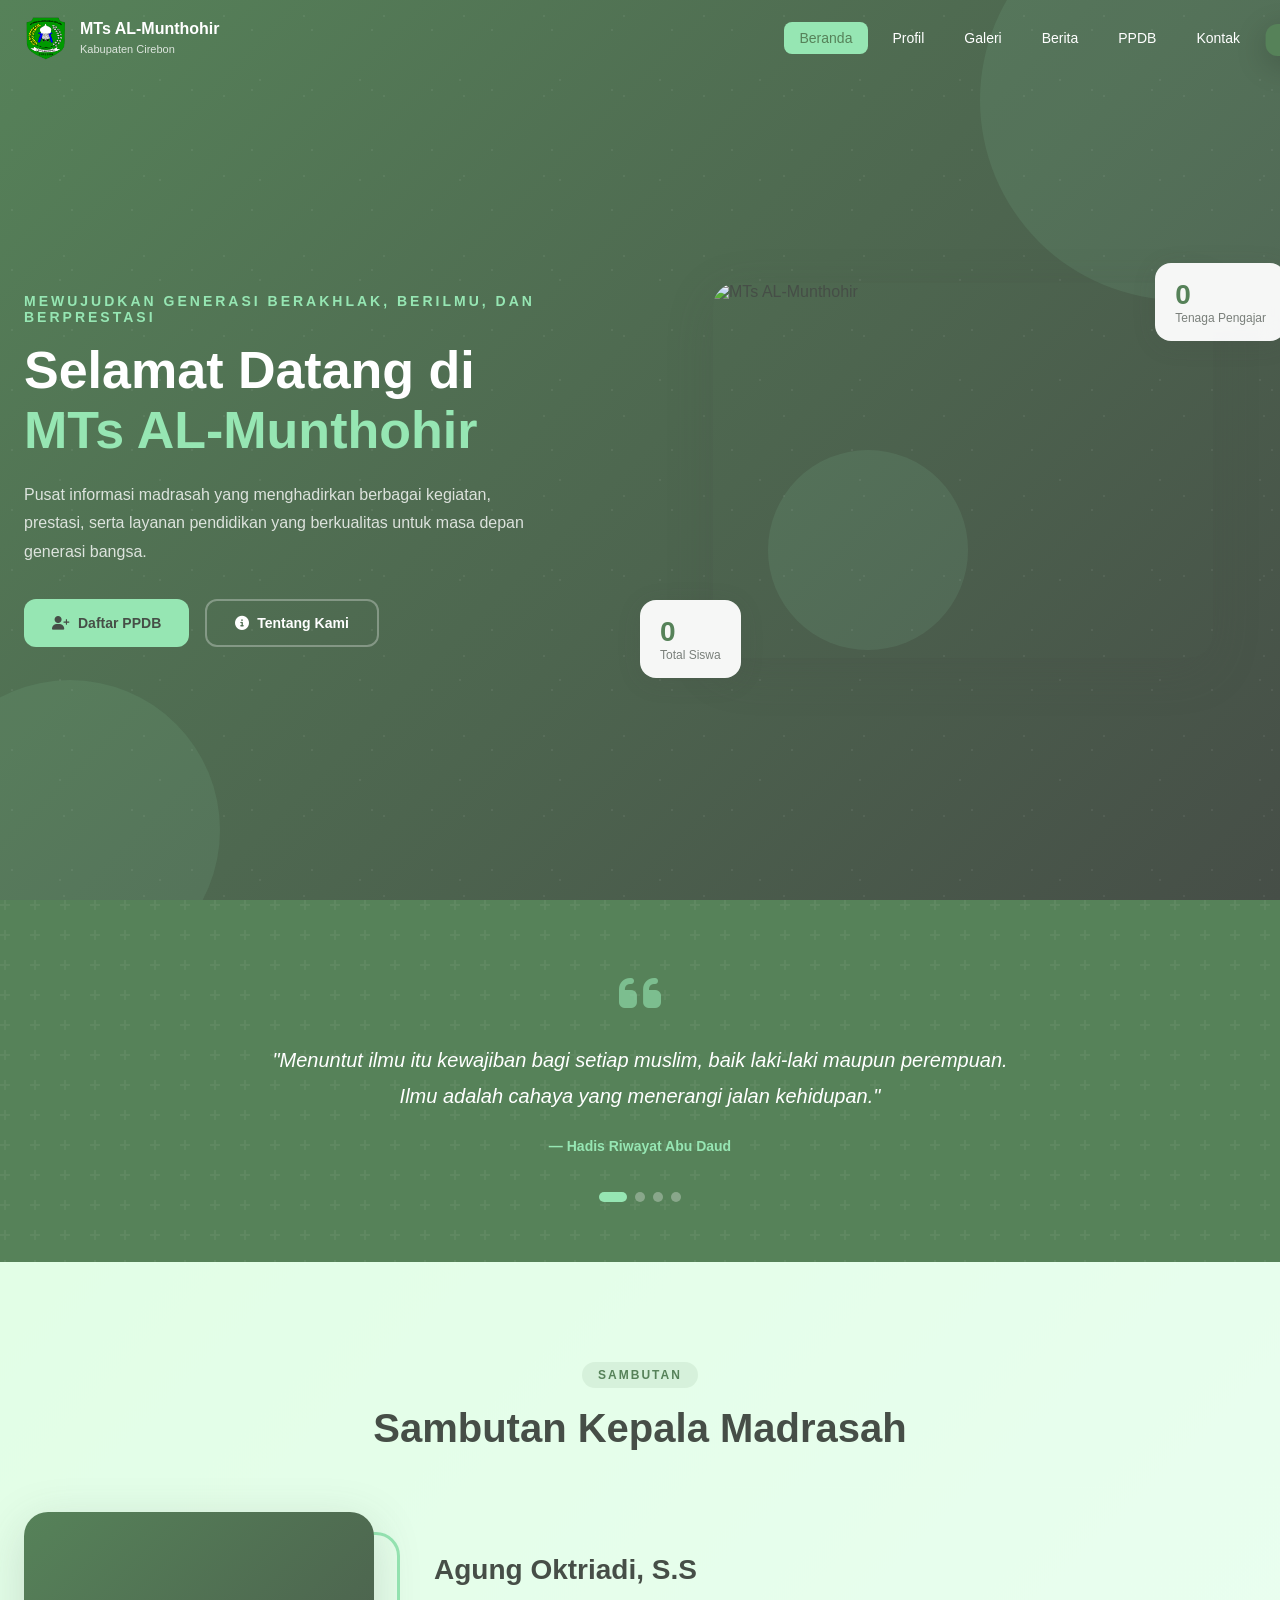
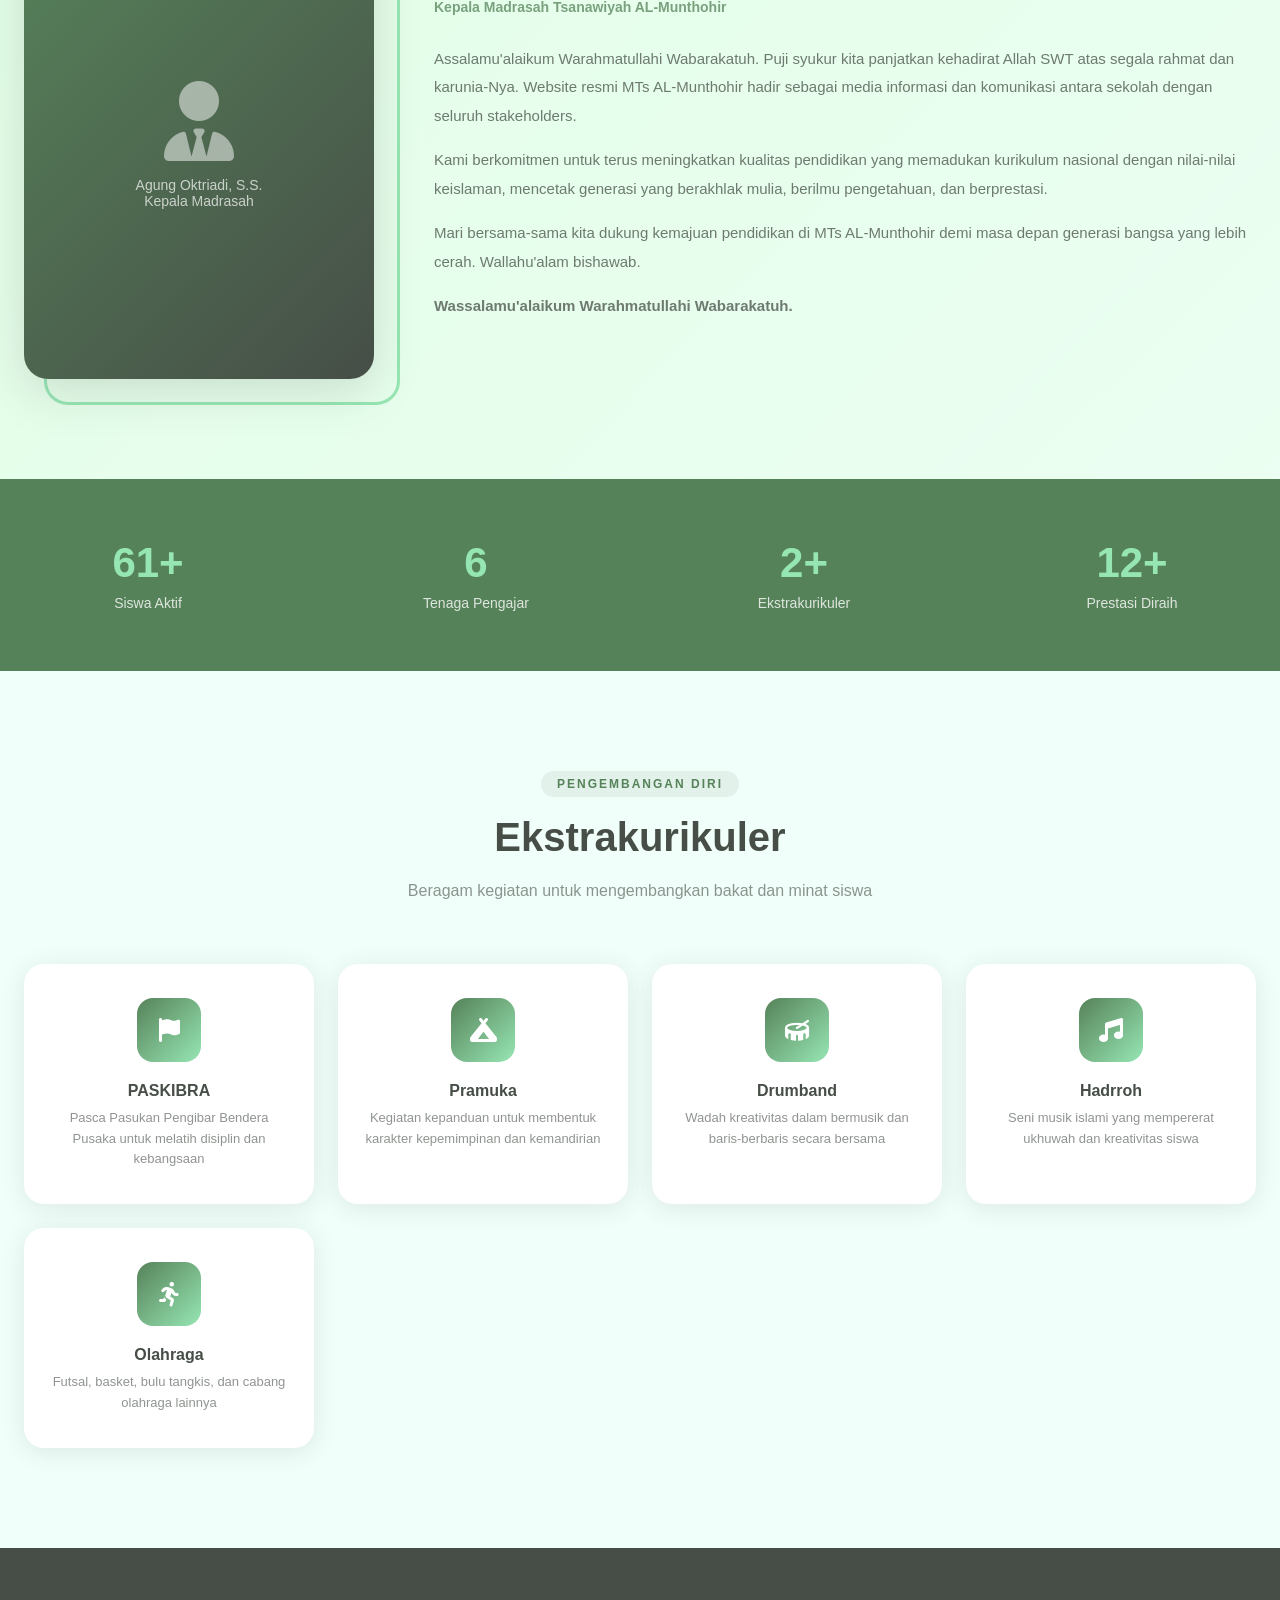
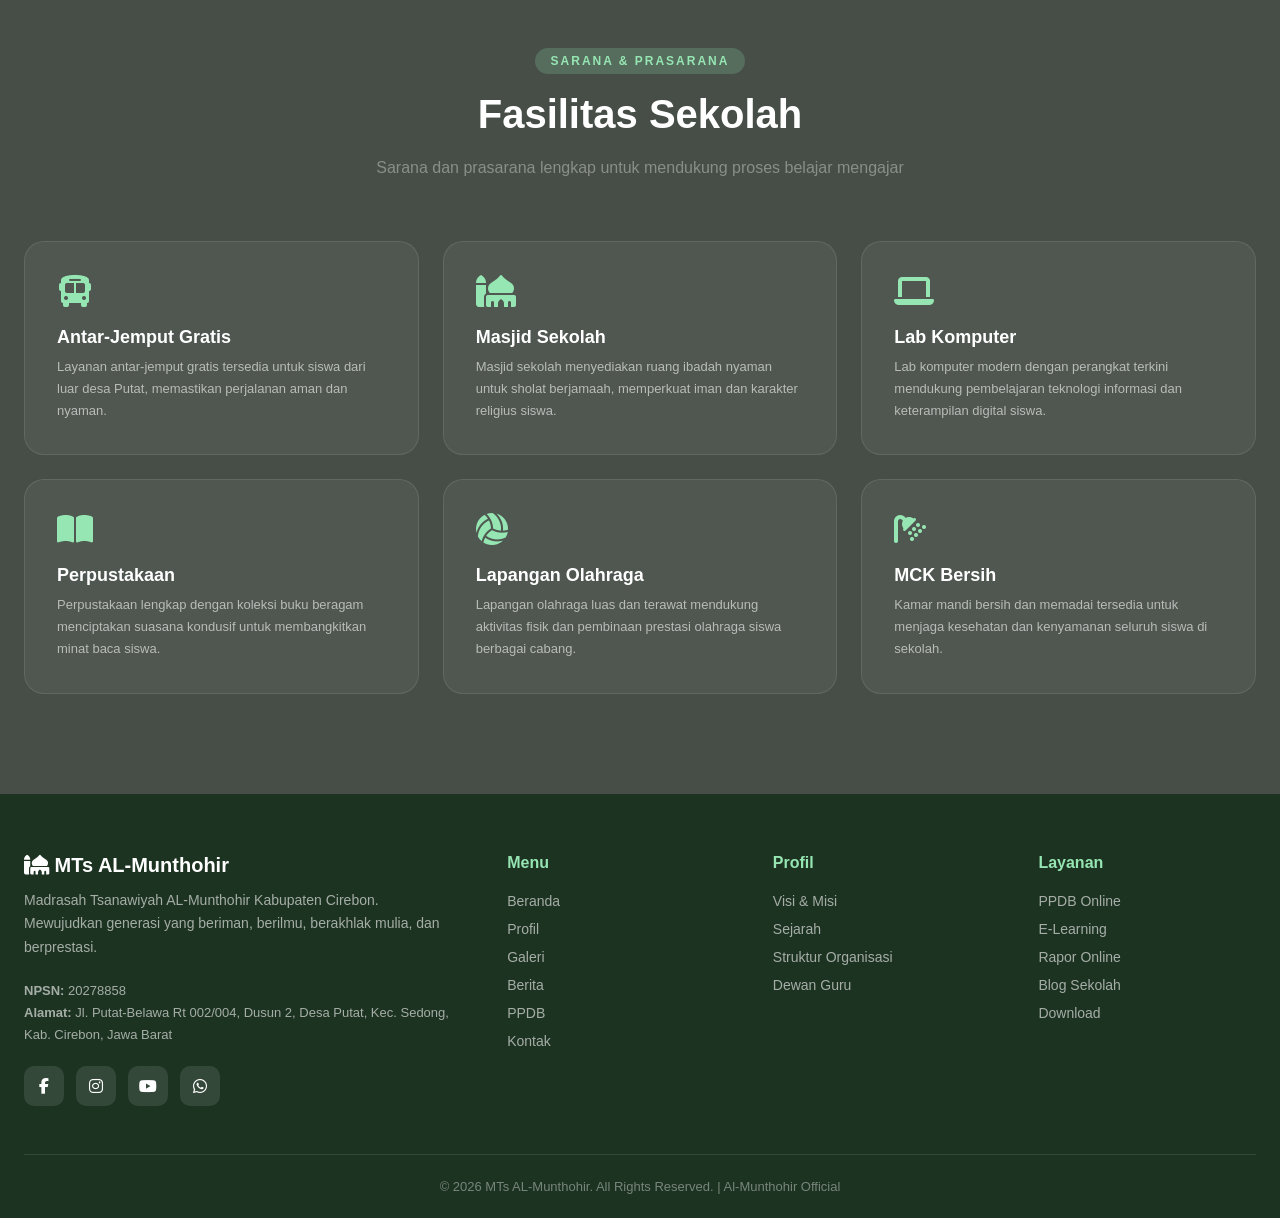
==== index.html @ f912ba64 "first" ====
<!DOCTYPE html>
<html lang="id">
<head>
    <meta charset="UTF-8">
    <meta name="viewport" content="width=device-width, initial-scale=1.0">
    <title>MTs AL-Munthohir - Kabupaten Cirebon</title>
    <link rel="preconnect" href="https://fonts.qwenlm.ai" />
    <link href="https://fonts.qwenlm.ai/css2?family=Poppins:wght@300;400;500;600;700;800;900&display=swap" rel="stylesheet">
    <link href="https://cdnjs.cloudflare.com/ajax/libs/font-awesome/6.5.0/css/all.min.css" rel="stylesheet">
    <link rel="stylesheet" href="assets/css/style.css">
</head>
<body>

    <!-- Page Loader -->
    <div class="page-loader" id="pageLoader">
        <div class="loader-spinner"></div>
    </div>

    <!-- Navbar -->
    <nav class="navbar" id="navbar">
        <div class="container">
            <a href="#beranda" class="nav-brand">
                <div class="nav-brand-icon">
                    <img src="assets/images/logo_AM.png" alt="" srcset="">
                </div>
                <div class="nav-brand-text">
                    <h1>MTs AL-Munthohir</h1>
                    <span>Kabupaten Cirebon</span>
                </div>
            </a>
            <ul class="nav-links" id="navLinks">
                <li><a href="#beranda" class="active">Beranda</a></li>
                <li><a href="profil.html">Profil</a></li>
                <li><a href="gallery.html">Galeri</a></li>
                <li><a href="news.html">Berita</a></li>
                <li><a href="ppdb.html">PPDB</a></li>
                <li><a href="contact.html">Kontak</a></li>
            </ul>
            <button class="mobile-toggle" id="mobileToggle" onclick="toggleMobileNav()">
                <i class="fas fa-bars" id="mobileIcon"></i>
            </button>
        </div>
    </nav>

    <!-- Hero Section -->
    <section class="hero" id="beranda">
        <div class="hero-bg-pattern"></div>
        <div class="hero-shapes">
            <div class="hero-shape hero-shape-1 parallax-element" data-speed="0.03"></div>
            <div class="hero-shape hero-shape-2 parallax-element" data-speed="-0.02"></div>
            <div class="hero-shape hero-shape-3 parallax-element" data-speed="0.05"></div>
        </div>
        <div class="container">
            <div class="hero-content">
                <h2>Mewujudkan Generasi Berakhlak, Berilmu, dan Berprestasi</h2>
                <h1>Selamat Datang di <br><span class="highlight">MTs AL-Munthohir</span></h1>
                <p>Pusat informasi madrasah yang menghadirkan berbagai kegiatan, prestasi, serta layanan pendidikan yang berkualitas untuk masa depan generasi bangsa.</p>
                <div class="hero-buttons">
                    <a href="#ppdb" class="btn btn-primary"><i class="fas fa-user-plus"></i> Daftar PPDB</a>
                    <a href="#profil" class="btn btn-outline"><i class="fas fa-info-circle"></i> Tentang Kami</a>
                </div>
            </div>
            <div class="hero-image">
                <div class="hero-img-wrapper">
                    <img src="https://image.qwenlm.ai/public_source/4b09e9a6-0153-4d1e-bede-f1a29a056e3f/18b4ffe0e-c4aa-4ba7-9adb-c703197474b5.png" alt="MTs AL-Munthohir">
                </div>
                <div class="hero-float-card card-1">
                    <div class="float-card-number" data-count="150">0</div>
                    <div class="float-card-label">Total Siswa</div>
                </div>
                <div class="hero-float-card card-2">
                    <div class="float-card-number" data-count="15">0</div>
                    <div class="float-card-label">Tenaga Pengajar</div>
                </div>
            </div>
        </div>
    </section>

    <!-- Quote Carousel -->
    <section class="quote-section">
        <div class="carousel-container">
            <div class="carousel-wrapper">
                <div class="carousel-slide active">
                    <div class="quote-icon"><i class="fas fa-quote-left"></i></div>
                    <p class="quote-text">"Menuntut ilmu itu kewajiban bagi setiap muslim, baik laki-laki maupun perempuan. Ilmu adalah cahaya yang menerangi jalan kehidupan."</p>
                    <p class="quote-author">— Hadis Riwayat Abu Daud</p>
                </div>
                <div class="carousel-slide">
                    <div class="quote-icon"><i class="fas fa-quote-left"></i></div>
                    <p class="quote-text">"Sebaik-baik manusia adalah yang paling bermanfaat bagi manusia lainnya. Pendidikan adalah kunci untuk memberikan manfaat."</p>
                    <p class="quote-author">— Prinsip Islam</p>
                </div>
                <div class="carousel-slide">
                    <div class="quote-icon"><i class="fas fa-quote-left"></i></div>
                    <p class="quote-text">"Barangsiapa yang menempuh perjalanan untuk menuntut ilmu, maka Allah akan mudahkan baginya jalan menuju surga."</p>
                    <p class="quote-author">— HR. Muslim</p>
                </div>
                <div class="carousel-slide">
                    <div class="quote-icon"><i class="fas fa-quote-left"></i></div>
                    <p class="quote-text">"Ilmu tanpa amal seperti pohon tanpa buah. Amal tanpa ilmu tidak diterima. Maka seimbangkan keduanya dalam kehidupan."</p>
                    <p class="quote-author">— Nasihat Ulama</p>
                </div>
            </div>
            <div class="carousel-dots" id="carouselDots"></div>
        </div>
    </section>

    <!-- Sambutan Kepala Madrasah -->
    <section class="section sambutan-section parallax-section" id="sambutan">
        <div class="parallax-bg" style="background: linear-gradient(135deg, var(--soft-bg), var(--main-bg)); opacity: 0.5;"></div>
        <div class="container" style="position: relative; z-index: 2;">
            <div class="section-header animate-on-scroll">
                <span class="section-badge">Sambutan</span>
                <h2 class="section-title">Sambutan Kepala Madrasah</h2>
            </div>
            <div class="sambutan-grid">
                <div class="sambutan-photo animate-on-scroll animate-left">
                    <div class="sambutan-photo-img">
                        <div style="width:100%;height:100%;background:linear-gradient(135deg,var(--primary),var(--dark));display:flex;align-items:center;justify-content:center;flex-direction:column;color:white;">
                            <i class="fas fa-user-tie" style="font-size:80px;margin-bottom:16px;opacity:0.5;"></i>
                            <p style="font-size:14px;opacity:0.7;text-align:center;padding:0 20px;">Agung Oktriadi, S.S.<br>Kepala Madrasah</p>
                        </div>
                    </div>
                </div>
                <div class="sambutan-content animate-on-scroll animate-right">
                    <h3>Agung Oktriadi, S.S</h3>
                    <p class="role">Kepala Madrasah Tsanawiyah AL-Munthohir</p>
                    <p>Assalamu'alaikum Warahmatullahi Wabarakatuh. Puji syukur kita panjatkan kehadirat Allah SWT atas segala rahmat dan karunia-Nya. Website resmi MTs AL-Munthohir hadir sebagai media informasi dan komunikasi antara sekolah dengan seluruh stakeholders.</p>
                    <p>Kami berkomitmen untuk terus meningkatkan kualitas pendidikan yang memadukan kurikulum nasional dengan nilai-nilai keislaman, mencetak generasi yang berakhlak mulia, berilmu pengetahuan, dan berprestasi.</p>
                    <p>Mari bersama-sama kita dukung kemajuan pendidikan di MTs AL-Munthohir demi masa depan generasi bangsa yang lebih cerah. Wallahu'alam bishawab.</p>
                    <p style="font-weight:700;margin-top:16px;">Wassalamu'alaikum Warahmatullahi Wabarakatuh.</p>
                </div>
            </div>
        </div>
    </section>

    <!-- Counter Section -->
    <section class="counter-section">
        <div class="container">
            <div class="counter-grid">
                <div class="counter-item animate-on-scroll stagger-1">
                    <h3><span class="counter" data-target="150">0</span>+</h3>
                    <p>Siswa Aktif</p>
                </div>
                <div class="counter-item animate-on-scroll stagger-2">
                    <h3><span class="counter" data-target="15">0</span></h3>
                    <p>Tenaga Pengajar</p>
                </div>
                <div class="counter-item animate-on-scroll stagger-3">
                    <h3><span class="counter" data-target="5">0</span>+</h3>
                    <p>Ekstrakurikuler</p>
                </div>
                <div class="counter-item animate-on-scroll stagger-4">
                    <h3><span class="counter" data-target="30">0</span>+</h3>
                    <p>Prestasi Diraih</p>
                </div>
            </div>
        </div>
    </section>

    <!-- Ekstrakurikuler -->
    <section class="section ekskul-section">
        <div class="container">
            <div class="section-header animate-on-scroll">
                <span class="section-badge">Pengembangan Diri</span>
                <h2 class="section-title">Ekstrakurikuler</h2>
                <p class="section-desc">Beragam kegiatan untuk mengembangkan bakat dan minat siswa</p>
            </div>
            <div class="ekskul-grid">
                <div class="ekskul-card animate-on-scroll stagger-1">
                    <div class="ekskul-icon"><i class="fas fa-flag"></i></div>
                    <h4>PASKIBRA</h4>
                    <p>Pasca Pasukan Pengibar Bendera Pusaka untuk melatih disiplin dan kebangsaan</p>
                </div>
                <div class="ekskul-card animate-on-scroll stagger-2">
                    <div class="ekskul-icon"><i class="fas fa-campground"></i></div>
                    <h4>Pramuka</h4>
                    <p>Kegiatan kepanduan untuk membentuk karakter kepemimpinan dan kemandirian</p>
                </div>
                <div class="ekskul-card animate-on-scroll stagger-3">
                    <div class="ekskul-icon"><i class="fas fa-drum"></i></div>
                    <h4>Drumband</h4>
                    <p>Wadah kreativitas dalam bermusik dan baris-berbaris secara bersama</p>
                </div>
                <div class="ekskul-card animate-on-scroll stagger-4">
                    <div class="ekskul-icon"><i class="fas fa-music"></i></div>
                    <h4>Hadrroh</h4>
                    <p>Seni musik islami yang mempererat ukhuwah dan kreativitas siswa</p>
                </div>
                <div class="ekskul-card animate-on-scroll stagger-5">
                    <div class="ekskul-icon"><i class="fas fa-running"></i></div>
                    <h4>Olahraga</h4>
                    <p>Futsal, basket, bulu tangkis, dan cabang olahraga lainnya</p>
                </div>
            </div>
        </div>
    </section>

    <!-- Fasilitas -->
    <section class="section fasilitas-section">
        <div class="container">
            <div class="section-header animate-on-scroll">
                <span class="section-badge">Sarana & Prasarana</span>
                <h2 class="section-title">Fasilitas Sekolah</h2>
                <p class="section-desc">Sarana dan prasarana lengkap untuk mendukung proses belajar mengajar</p>
            </div>
            <div class="fasilitas-grid">
                <div class="fasilitas-card animate-on-scroll stagger-1">
                    <div class="fasilitas-card-icon"><i class="fas fa-bus"></i></div>
                    <h4>Antar-Jemput Gratis</h4>
                    <p>Layanan antar-jemput gratis tersedia untuk siswa dari luar desa Putat, memastikan perjalanan aman dan nyaman.</p>
                </div>
                <div class="fasilitas-card animate-on-scroll stagger-2">
                    <div class="fasilitas-card-icon"><i class="fas fa-mosque"></i></div>
                    <h4>Masjid Sekolah</h4>
                    <p>Masjid sekolah menyediakan ruang ibadah nyaman untuk sholat berjamaah, memperkuat iman dan karakter religius siswa.</p>
                </div>
                <div class="fasilitas-card animate-on-scroll stagger-3">
                    <div class="fasilitas-card-icon"><i class="fas fa-laptop"></i></div>
                    <h4>Lab Komputer</h4>
                    <p>Lab komputer modern dengan perangkat terkini mendukung pembelajaran teknologi informasi dan keterampilan digital siswa.</p>
                </div>
                <div class="fasilitas-card animate-on-scroll stagger-4">
                    <div class="fasilitas-card-icon"><i class="fas fa-book-open"></i></div>
                    <h4>Perpustakaan</h4>
                    <p>Perpustakaan lengkap dengan koleksi buku beragam menciptakan suasana kondusif untuk membangkitkan minat baca siswa.</p>
                </div>
                <div class="fasilitas-card animate-on-scroll stagger-5">
                    <div class="fasilitas-card-icon"><i class="fas fa-volleyball-ball"></i></div>
                    <h4>Lapangan Olahraga</h4>
                    <p>Lapangan olahraga luas dan terawat mendukung aktivitas fisik dan pembinaan prestasi olahraga siswa berbagai cabang.</p>
                </div>
                <div class="fasilitas-card animate-on-scroll stagger-6">
                    <div class="fasilitas-card-icon"><i class="fas fa-shower"></i></div>
                    <h4>MCK Bersih</h4>
                    <p>Kamar mandi bersih dan memadai tersedia untuk menjaga kesehatan dan kenyamanan seluruh siswa di sekolah.</p>
                </div>
            </div>
        </div>
    </section>

    <!-- Footer -->
    <footer class="footer">
        <div class="container">
            <div class="footer-grid">
                <div class="footer-brand">
                    <h3><i class="fas fa-mosque"></i> MTs AL-Munthohir</h3>
                    <p>Madrasah Tsanawiyah AL-Munthohir Kabupaten Cirebon. Mewujudkan generasi yang beriman, berilmu, berakhlak mulia, dan berprestasi.</p>
                    <p style="font-size:13px;">
                        <strong>NPSN:</strong> 20278858<br>
                        <strong>Alamat:</strong> Jl. Putat-Belawa Rt 002/004, Dusun 2, Desa Putat, Kec. Sedong, Kab. Cirebon, Jawa Barat
                    </p>
                    <div class="footer-social">
                        <a href="#"><i class="fab fa-facebook-f"></i></a>
                        <a href="#"><i class="fab fa-instagram"></i></a>
                        <a href="#"><i class="fab fa-youtube"></i></a>
                        <a href="#"><i class="fab fa-whatsapp"></i></a>
                    </div>
                </div>
                <div class="footer-col">
                    <h4>Menu</h4>
                    <ul>
                        <li><a href="#beranda">Beranda</a></li>
                        <li><a href="#profil">Profil</a></li>
                        <li><a href="#galeri">Galeri</a></li>
                        <li><a href="#berita">Berita</a></li>
                        <li><a href="#ppdb">PPDB</a></li>
                        <li><a href="#kontak">Kontak</a></li>
                    </ul>
                </div>
                <div class="footer-col">
                    <h4>Profil</h4>
                    <ul>
                        <li><a href="#profil">Visi & Misi</a></li>
                        <li><a href="#profil">Sejarah</a></li>
                        <li><a href="#profil">Struktur Organisasi</a></li>
                        <li><a href="#profil">Dewan Guru</a></li>
                    </ul>
                </div>
                <div class="footer-col">
                    <h4>Layanan</h4>
                    <ul>
                        <li><a href="#ppdb">PPDB Online</a></li>
                        <li><a href="#">E-Learning</a></li>
                        <li><a href="#">Rapor Online</a></li>
                        <li><a href="#">Blog Sekolah</a></li>
                        <li><a href="#">Download</a></li>
                    </ul>
                </div>
            </div>
            <div class="footer-bottom">
                <p>&copy; 2026 MTs AL-Munthohir. All Rights Reserved. | Al-Munthohir Official</p>
            </div>
        </div>
    </footer>

    <!-- Back to Top -->
    <button class="back-to-top" id="backToTop" onclick="window.scrollTo({top:0,behavior:'smooth'})">
        <i class="fas fa-chevron-up"></i>
    </button>

    <!-- Login Modal -->
    <div class="modal-overlay" id="loginModal">
        <div class="modal">
            <button class="modal-close" onclick="closeModal()"><i class="fas fa-times"></i></button>
            <h2><i class="fas fa-sign-in-alt"></i> Login Admin</h2>
            <p>Masuk ke dashboard administrator</p>
            <form onsubmit="handleLogin(event)">
                <div class="form-group">
                    <label>Username</label>
                    <input type="text" placeholder="Masukkan username" required>
                </div>
                <div class="form-group">
                    <label>Password</label>
                    <input type="password" placeholder="Masukkan password" required>
                </div>
                <button type="submit" class="btn-submit"><i class="fas fa-sign-in-alt"></i> Masuk</button>
            </form>
        </div>
    </div>

    <!-- Toast Notification -->
    <div id="toast" style="position:fixed;top:24px;right:24px;background:var(--primary);color:white;padding:16px 24px;border-radius:12px;font-size:14px;font-weight:600;z-index:3000;transform:translateX(120%);transition:transform 0.4s cubic-bezier(0.4,0,0.2,1);box-shadow:0 8px 32px rgba(0,0,0,0.2);display:flex;align-items:center;gap:10px;"></div>

<script src="assets/js/main.js"></script>
</body>
</html>
---- assets/css/style.css ----
:root {
            --navbar: #1d3322;
            --primary: #568259;
            --dark: #464E47;
            --accent: #96E6B3;
            --soft-bg: #CCFCCB;
            --main-bg: #F1FFFA;
            --white: #FFFFFF;
            --shadow: 0 4px 24px rgba(70, 78, 71, 0.12);
            --shadow-lg: 0 12px 48px rgba(70, 78, 71, 0.18);
        }

        * {
            margin: 0;
            padding: 0;
            box-sizing: border-box;
        }

        html {
            scroll-behavior: smooth;
            overflow-x: hidden;
        }

        body {
            font-family: 'Poppins', sans-serif;
            color: var(--dark);
            background: var(--main-bg);
            overflow-x: hidden;
        }

        /* Scrollbar */
        ::-webkit-scrollbar { width: 8px; }
        ::-webkit-scrollbar-track { background: var(--main-bg); }
        ::-webkit-scrollbar-thumb { background: var(--primary); border-radius: 4px; }
        ::-webkit-scrollbar-thumb:hover { background: var(--dark); }

        /* ===== NAVBAR ===== */
        .navbar {
            position: fixed;
            top: 0;
            left: 0;
            width: 100%;
            z-index: 1000;
            padding: 16px 0;
            transition: all 0.4s cubic-bezier(0.4, 0, 0.2, 1);
        }

        #exnavbar {
            background: var(--navbar);
        }

        .navbar.scrolled {
            background: var(--navbar);
            backdrop-filter: blur(20px);
            padding: 10px 0;
            box-shadow: 0 2px 20px rgba(70, 78, 71, 0.1);
        }

        .navbar .container {
            display: flex;
            align-items: center;
            justify-content: space-between;
            max-width: 1280px;
            margin: 0 auto;
            padding: 0 24px;
        }

        .nav-brand {
            display: flex;
            align-items: center;
            gap: 12px;
            text-decoration: none;
            color: var(--white);
            transition: color 0.3s;
        }

        .navbar.scrolled .nav-brand { color: var(--accent); }

        .nav-brand-icon {
            width: 44px;
            height: 44px;
            border-radius: 12px;
            display: flex;
            align-items: center;
            justify-content: center;
            font-size: 20px;
            color: white;
            font-weight: 800;
        }

        .nav-brand-icon img {
            width: 100%;
            height: 100%;
            object-fit: contain;
        }

        .nav-brand-text h1 {
            font-size: 16px;
            font-weight: 700;
            line-height: 1.2;
        }

        .nav-brand-text span {
            font-size: 11px;
            font-weight: 400;
            opacity: 0.8;
        }

        .nav-links {
            display: flex;
            align-items: center;
            gap: 8px;
            list-style: none;
        }

        .nav-links a {
            text-decoration: none;
            color: var(--white);
            font-size: 14px;
            font-weight: 500;
            padding: 8px 16px;
            border-radius: 8px;
            transition: all 0.3s;
            position: relative;
        }

        .navbar.scrolled .nav-links a { color: var(--dark); }

        .nav-links.open {
            flex-direction: column;
            background: var(--navbar);
            height: 400px;
        }

        .nav-links.open li a {
            color: var(--soft-bg) !important;
            animation: fadeInNav 0.5s forwards;
        }

        .nav-links a:hover,
        .nav-links a.active {
            background: var(--accent);
            color: var(--primary);
        }

        .nav-links .btn-login {
            background: var(--primary);
            color: white !important;
            padding: 8px 20px;
            border-radius: 8px;
        }

        .nav-links .btn-login:hover {
            background: var(--dark);
            transform: translateY(-1px);
        }

        .mobile-toggle {
            display: none;
            background: none;
            border: none;
            font-size: 24px;
            color: var(--white);
            cursor: pointer;
        }

        .navbar.scrolled .mobile-toggle { color: var(--accent); }

        /* ===== HERO / BANNER ===== */
        .hero {
            min-height: 100vh;
            display: flex;
            align-items: center;
            position: relative;
            overflow: hidden;
            background: linear-gradient(135deg, var(--primary) 0%, var(--dark) 100%);
        }

        .hero-bg-pattern {
            position: absolute;
            inset: 0;
            opacity: 0.06;
            background-image: 
                radial-gradient(circle at 20% 50%, white 1px, transparent 1px),
                radial-gradient(circle at 80% 20%, white 1px, transparent 1px),
                radial-gradient(circle at 60% 80%, white 1px, transparent 1px);
            background-size: 60px 60px, 80px 80px, 100px 100px;
        }

        .hero-shapes {
            position: absolute;
            inset: 0;
            overflow: hidden;
        }

        .hero-shape {
            position: absolute;
            border-radius: 50%;
            opacity: 0.1;
            background: var(--accent);
        }

        .hero-shape-1 { width: 400px; height: 400px; top: -100px; right: -100px; }
        .hero-shape-2 { width: 300px; height: 300px; bottom: -80px; left: -80px; }
        .hero-shape-3 { width: 200px; height: 200px; top: 50%; left: 60%; }

        .hero .container {
            max-width: 1280px;
            margin: 0 auto;
            padding: 120px 24px 80px;
            display: grid;
            grid-template-columns: 1fr 1fr;
            gap: 60px;
            align-items: center;
            position: relative;
            z-index: 2;
        }

        .hero-content h2 {
            font-size: 14px;
            font-weight: 600;
            color: var(--accent);
            text-transform: uppercase;
            letter-spacing: 3px;
            margin-bottom: 16px;
        }

        .hero-content h1 {
            font-size: clamp(32px, 5vw, 52px);
            font-weight: 800;
            color: var(--white);
            line-height: 1.15;
            margin-bottom: 20px;
        }

        .hero-content h1 .highlight {
            color: var(--accent);
            position: relative;
        }

        .hero-content p {
            font-size: 16px;
            color: rgba(255, 255, 255, 0.8);
            line-height: 1.8;
            margin-bottom: 32px;
            max-width: 520px;
        }

        .hero-buttons {
            display: flex;
            gap: 16px;
            flex-wrap: wrap;
        }

        .btn {
            display: inline-flex;
            align-items: center;
            gap: 8px;
            padding: 14px 28px;
            border-radius: 12px;
            font-size: 14px;
            font-weight: 600;
            text-decoration: none;
            transition: all 0.3s cubic-bezier(0.4, 0, 0.2, 1);
            cursor: pointer;
            border: none;
            font-family: inherit;
        }

        .btn-primary {
            background: var(--accent);
            color: var(--dark);
        }

        .btn-primary:hover {
            background: var(--white);
            transform: translateY(-2px);
            box-shadow: 0 8px 24px rgba(150, 230, 179, 0.4);
        }

        .btn-outline {
            background: transparent;
            color: var(--white);
            border: 2px solid rgba(255, 255, 255, 0.3);
        }

        .btn-outline:hover {
            border-color: var(--white);
            background: rgba(255, 255, 255, 0.1);
            transform: translateY(-2px);
        }

        .hero-image {
            position: relative;
            display: flex;
            justify-content: center;
        }

        .hero-img-wrapper {
            width: 100%;
            max-width: 500px;
            aspect-ratio: 4/3;
            border-radius: 24px;
            overflow: hidden;
            box-shadow: var(--shadow-lg);
            position: relative;
        }

        .hero-img-wrapper img {
            width: 100%;
            height: 100%;
            object-fit: cover;
        }

        .hero-float-card {
            position: absolute;
            background: rgba(255, 255, 255, 0.95);
            backdrop-filter: blur(10px);
            border-radius: 16px;
            padding: 16px 20px;
            box-shadow: var(--shadow);
            animation: float 4s ease-in-out infinite;
        }

        .hero-float-card.card-1 {
            bottom: -20px;
            left: -30px;
            animation-delay: 0s;
        }

        .hero-float-card.card-2 {
            top: -20px;
            right: -30px;
            animation-delay: 2s;
        }

        .float-card-number {
            font-size: 28px;
            font-weight: 800;
            color: var(--primary);
        }

        .float-card-label {
            font-size: 12px;
            color: var(--dark);
            opacity: 0.7;
        }

        @keyframes float {
            0%, 100% { transform: translateY(0); }
            50% { transform: translateY(-12px); }
        }

        /* ===== PARALLAX SECTIONS ===== */
        .parallax-section {
            position: relative;
            overflow: hidden;
        }

        .parallax-bg {
            position: absolute;
            inset: -50%;
            background-size: cover;
            background-position: center;
            will-change: transform;
        }

        /* ===== SECTION COMMON ===== */
        .section {
            padding: 100px 0;
            position: relative;
        }

        .section .container {
            max-width: 1280px;
            margin: 0 auto;
            padding: 0 24px;
        }

        .section-header {
            text-align: center;
            margin-bottom: 60px;
        }

        .section-badge {
            display: inline-block;
            background: rgba(86, 130, 89, 0.1);
            color: var(--primary);
            font-size: 12px;
            font-weight: 600;
            padding: 6px 16px;
            border-radius: 20px;
            text-transform: uppercase;
            letter-spacing: 2px;
            margin-bottom: 16px;
        }

        .section-title {
            font-size: clamp(28px, 4vw, 40px);
            font-weight: 800;
            color: var(--dark);
            margin-bottom: 16px;
            line-height: 1.2;
        }

        .section-desc {
            font-size: 16px;
            color: var(--dark);
            opacity: 0.6;
            max-width: 600px;
            margin: 0 auto;
            line-height: 1.7;
        }

        /* ===== QUOTE CAROUSEL ===== */
        .quote-section {
            background: var(--primary);
            padding: 60px 0;
            position: relative;
            overflow: hidden;
        }

        .quote-section::before {
            content: '';
            position: absolute;
            inset: 0;
            background: url("data:image/svg+xml,%3Csvg width='60' height='60' viewBox='0 0 60 60' xmlns='http://www.w3.org/2000/svg'%3E%3Cg fill='none' fill-rule='evenodd'%3E%3Cg fill='%23ffffff' fill-opacity='0.05'%3E%3Cpath d='M36 34v-4h-2v4h-4v2h4v4h2v-4h4v-2h-4zm0-30V0h-2v4h-4v2h4v4h2V6h4V4h-4zM6 34v-4H4v4H0v2h4v4h2v-4h4v-2H6zM6 4V0H4v4H0v2h4v4h2V6h4V4H6z'/%3E%3C/g%3E%3C/g%3E%3C/svg%3E");
        }

        .carousel-container {
            max-width: 800px;
            margin: 0 auto;
            padding: 0 24px;
            position: relative;
            z-index: 2;
        }

        .carousel-wrapper {
            position: relative;
            min-height: 200px;
            display: flex;
            align-items: center;
        }

        .carousel-slide {
            text-align: center;
            display: none;
        }

        .carousel-slide.active {
            display: block;
            animation: fadeInQuote 0.6s ease;
        }

        @keyframes fadeInQuote {
            from { opacity: 0; transform: translateY(20px); }
            to { opacity: 1; transform: translateY(0); }
        }

        .quote-icon {
            font-size: 48px;
            color: var(--accent);
            margin-bottom: 20px;
            opacity: 0.6;
        }

        .quote-text {
            font-size: 20px;
            color: var(--white);
            font-style: italic;
            line-height: 1.8;
            margin-bottom: 24px;
        }

        .quote-author {
            font-size: 14px;
            color: var(--accent);
            font-weight: 600;
        }

        .carousel-dots {
            display: flex;
            justify-content: center;
            gap: 8px;
            margin-top: 32px;
        }

        .carousel-dot {
            width: 10px;
            height: 10px;
            border-radius: 50%;
            background: rgba(255, 255, 255, 0.3);
            border: none;
            cursor: pointer;
            transition: all 0.3s;
        }

        .carousel-dot.active {
            background: var(--accent);
            width: 28px;
            border-radius: 5px;
        }

        /* ===== SAMBUTAN KEPALA MADRASAH ===== */
        .sambutan-section {
            background: var(--main-bg);
        }

        .sambutan-grid {
            display: grid;
            grid-template-columns: 350px 1fr;
            gap: 60px;
            align-items: center;
        }

        .sambutan-photo {
            position: relative;
        }

        .sambutan-photo-img {
            width: 100%;
            aspect-ratio: 3/4;
            border-radius: 24px;
            overflow: hidden;
            box-shadow: var(--shadow-lg);
            position: relative;
            z-index: 2;
        }

        .sambutan-photo-img img {
            width: 100%;
            height: 100%;
            object-fit: cover;
        }

        .sambutan-photo::after {
            content: '';
            position: absolute;
            top: 20px;
            left: 20px;
            width: 100%;
            height: 100%;
            border: 3px solid var(--accent);
            border-radius: 24px;
            z-index: 1;
        }

        .sambutan-content h3 {
            font-size: 28px;
            font-weight: 700;
            color: var(--dark);
            margin-bottom: 8px;
        }

        .sambutan-content .role {
            font-size: 14px;
            color: var(--primary);
            font-weight: 600;
            margin-bottom: 24px;
        }

        .sambutan-content p {
            font-size: 15px;
            line-height: 1.9;
            color: var(--dark);
            opacity: 0.75;
            margin-bottom: 16px;
        }

        /* ===== BERITA TERBARU ===== */
        .berita-section {
            background: var(--soft-bg);
        }

        .berita-grid {
            display: grid;
            grid-template-columns: repeat(3, 1fr);
            gap: 28px;
        }

        .berita-card {
            background: var(--white);
            border-radius: 20px;
            overflow: hidden;
            box-shadow: var(--shadow);
            transition: all 0.4s cubic-bezier(0.4, 0, 0.2, 1);
        }

        .berita-card:hover {
            transform: translateY(-8px);
            box-shadow: var(--shadow-lg);
        }

        .berita-card-img {
            width: 100%;
            aspect-ratio: 16/10;
            overflow: hidden;
        }

        .berita-card-img img {
            width: 100%;
            height: 100%;
            object-fit: cover;
            transition: transform 0.4s;
        }

        .berita-card:hover .berita-card-img img {
            transform: scale(1.05);
        }

        .berita-card-body {
            padding: 24px;
        }

        .berita-card-date {
            font-size: 12px;
            color: var(--primary);
            font-weight: 600;
            margin-bottom: 8px;
            display: flex;
            align-items: center;
            gap: 6px;
        }

        .berita-card-title {
            font-size: 18px;
            font-weight: 700;
            color: var(--dark);
            margin-bottom: 12px;
            line-height: 1.4;
        }

        .berita-card-excerpt {
            font-size: 14px;
            color: var(--dark);
            opacity: 0.6;
            line-height: 1.7;
            margin-bottom: 16px;
        }

        .berita-card-link {
            font-size: 13px;
            font-weight: 600;
            color: var(--primary);
            text-decoration: none;
            display: inline-flex;
            align-items: center;
            gap: 6px;
            transition: gap 0.3s;
        }

        .berita-card-link:hover { gap: 12px; }

        /* ===== EKSTRAKURIKULER ===== */
        .ekskul-section {
            background: var(--main-bg);
        }

        .ekskul-grid {
            display: grid;
            grid-template-columns: repeat(4, 1fr);
            gap: 24px;
        }

        .ekskul-card {
            background: var(--white);
            border-radius: 20px;
            padding: 32px 24px;
            text-align: center;
            box-shadow: var(--shadow);
            transition: all 0.4s;
            border: 2px solid transparent;
        }

        .ekskul-card:hover {
            border-color: var(--accent);
            transform: translateY(-6px);
        }

        .ekskul-icon {
            width: 64px;
            height: 64px;
            border-radius: 16px;
            background: linear-gradient(135deg, var(--primary), var(--accent));
            display: flex;
            align-items: center;
            justify-content: center;
            margin: 0 auto 20px;
            font-size: 24px;
            color: white;
        }

        .ekskul-card h4 {
            font-size: 16px;
            font-weight: 700;
            color: var(--dark);
            margin-bottom: 8px;
        }

        .ekskul-card p {
            font-size: 13px;
            color: var(--dark);
            opacity: 0.6;
            line-height: 1.6;
        }

        /* ===== FASILITAS ===== */
        .fasilitas-section {
            background: var(--dark);
            color: var(--white);
        }

        .fasilitas-section .section-badge {
            background: rgba(150, 230, 179, 0.2);
            color: var(--accent);
        }

        .fasilitas-section .section-title { color: var(--white); }
        .fasilitas-section .section-desc { color: rgba(255,255,255,0.6); }

        .fasilitas-grid {
            display: grid;
            grid-template-columns: repeat(3, 1fr);
            gap: 24px;
        }

        .fasilitas-card {
            background: rgba(255, 255, 255, 0.05);
            border: 1px solid rgba(255, 255, 255, 0.1);
            border-radius: 20px;
            padding: 32px;
            transition: all 0.4s;
        }

        .fasilitas-card:hover {
            background: rgba(255, 255, 255, 0.1);
            transform: translateY(-4px);
            border-color: var(--accent);
        }

        .fasilitas-card-icon {
            font-size: 32px;
            color: var(--accent);
            margin-bottom: 16px;
        }

        .fasilitas-card h4 {
            font-size: 18px;
            font-weight: 700;
            margin-bottom: 8px;
            color: var(--white);
        }

        .fasilitas-card p {
            font-size: 13px;
            color: rgba(255, 255, 255, 0.6);
            line-height: 1.7;
        }

        /* ===== PROFIL SECTION ===== */
        .profil-section {
            background: var(--main-bg);
        }

        .profil-tabs {
            display: flex;
            justify-content: center;
            gap: 8px;
            margin-bottom: 48px;
            flex-wrap: wrap;
        }

        .profil-tab {
            padding: 10px 24px;
            border-radius: 10px;
            border: 2px solid var(--primary);
            background: transparent;
            color: var(--primary);
            font-size: 14px;
            font-weight: 600;
            cursor: pointer;
            transition: all 0.3s;
            font-family: inherit;
        }

        .profil-tab.active,
        .profil-tab:hover {
            background: var(--primary);
            color: var(--white);
        }

        .profil-content {
            display: none;
        }

        .profil-content.active {
            display: block;
            animation: fadeInContent 0.5s ease;
        }

        @keyframes fadeInContent {
            from { opacity: 0; transform: translateY(16px); }
            to { opacity: 1; transform: translateY(0); }
        }

        .visi-misi-grid {
            display: grid;
            grid-template-columns: 1fr 1fr;
            gap: 32px;
        }

        .visi-card, .misi-card {
            background: var(--white);
            border-radius: 20px;
            padding: 40px;
            box-shadow: var(--shadow);
        }

        .visi-card h3, .misi-card h3 {
            font-size: 22px;
            font-weight: 700;
            color: var(--primary);
            margin-bottom: 16px;
            display: flex;
            align-items: center;
            gap: 10px;
        }

        .visi-card p {
            font-size: 15px;
            line-height: 1.9;
            color: var(--dark);
            opacity: 0.75;
        }

        .misi-card ul {
            list-style: none;
            padding: 0;
        }

        .misi-card li {
            font-size: 14px;
            line-height: 1.8;
            color: var(--dark);
            opacity: 0.75;
            padding: 8px 0;
            padding-left: 28px;
            position: relative;
        }

        .misi-card li::before {
            content: '✓';
            position: absolute;
            left: 0;
            color: var(--primary);
            font-weight: 700;
        }

        /* Sejarah Timeline */
        .sejarah-timeline {
            position: relative;
            max-width: 800px;
            margin: 0 auto;
        }

        .sejarah-timeline::before {
            content: '';
            position: absolute;
            left: 50%;
            top: 0;
            bottom: 0;
            width: 3px;
            background: var(--accent);
            transform: translateX(-50%);
        }

        .timeline-item {
            display: flex;
            margin-bottom: 40px;
            position: relative;
        }

        .timeline-item:nth-child(odd) { justify-content: flex-start; padding-right: calc(50% + 30px); }
        .timeline-item:nth-child(even) { justify-content: flex-end; padding-left: calc(50% + 30px); }

        .timeline-item::before {
            content: '';
            position: absolute;
            width: 16px;
            height: 16px;
            background: var(--primary);
            border: 3px solid var(--accent);
            border-radius: 50%;
            top: 20px;
            left: 50%;
            transform: translateX(-50%);
            z-index: 2;
        }

        .timeline-content {
            background: var(--white);
            border-radius: 16px;
            padding: 24px;
            box-shadow: var(--shadow);
            max-width: 350px;
        }

        .timeline-year {
            font-size: 14px;
            font-weight: 700;
            color: var(--primary);
            margin-bottom: 8px;
        }

        .timeline-content h4 {
            font-size: 16px;
            font-weight: 700;
            color: var(--dark);
            margin-bottom: 8px;
        }

        .timeline-content p {
            font-size: 13px;
            color: var(--dark);
            opacity: 0.7;
            line-height: 1.7;
        }

        /* Struktur Organisasi */
        .struktur-grid {
            display: grid;
            grid-template-columns: repeat(auto-fit, minmax(200px, 1fr));
            gap: 24px;
            max-width: 900px;
            margin: 0 auto;
        }

        .struktur-card {
            background: var(--white);
            border-radius: 16px;
            padding: 28px 20px;
            text-align: center;
            box-shadow: var(--shadow);
            transition: all 0.3s;
        }

        .struktur-card:hover {
            transform: translateY(-4px);
            box-shadow: var(--shadow-lg);
        }

        .struktur-avatar {
            width: 80px;
            height: 80px;
            border-radius: 50%;
            background: linear-gradient(135deg, var(--primary), var(--accent));
            display: flex;
            align-items: center;
            justify-content: center;
            margin: 0 auto 16px;
            font-size: 28px;
            color: white;
        }

        .struktur-card h4 {
            font-size: 15px;
            font-weight: 700;
            color: var(--dark);
            margin-bottom: 4px;
        }

        .struktur-card span {
            font-size: 12px;
            color: var(--primary);
            font-weight: 600;
        }

        /* ===== GALERI ===== */
        .galeri-section {
            background: var(--soft-bg);
        }

        .galeri-grid {
            display: grid;
            grid-template-columns: repeat(4, 1fr);
            gap: 16px;
        }

        .galeri-item {
            border-radius: 16px;
            overflow: hidden;
            position: relative;
            cursor: pointer;
            aspect-ratio: 1;
        }

        .galeri-item:nth-child(1) { grid-column: span 2; grid-row: span 2; aspect-ratio: auto; }

        .galeri-item img {
            width: 100%;
            height: 100%;
            object-fit: cover;
            transition: transform 0.5s;
        }

        .galeri-overlay {
            position: absolute;
            inset: 0;
            background: linear-gradient(to top, rgba(70, 78, 71, 0.8), transparent);
            display: flex;
            align-items: flex-end;
            padding: 20px;
            opacity: 0;
            transition: opacity 0.3s;
        }

        .galeri-item:hover img { transform: scale(1.1); }
        .galeri-item:hover .galeri-overlay { opacity: 1; }

        .galeri-overlay span {
            color: white;
            font-size: 14px;
            font-weight: 600;
        }

        /* ===== PPDB SECTION ===== */
        .ppdb-section {
            background: linear-gradient(135deg, var(--primary) 0%, var(--dark) 100%);
            color: var(--white);
            position: relative;
            overflow: hidden;
        }

        .ppdb-section::before {
            content: '';
            position: absolute;
            inset: 0;
            background: url("data:image/svg+xml,%3Csvg width='40' height='40' viewBox='0 0 40 40' xmlns='http://www.w3.org/2000/svg'%3E%3Cg fill='%23ffffff' fill-opacity='0.04' fill-rule='evenodd'%3E%3Cpath d='m0 40l40-40h-15l-40 40h15zm40 0v-15l40 40h-15z'/%3E%3C/g%3E%3C/svg%3E");
        }

        .ppdb-grid {
            display: grid;
            grid-template-columns: 1fr 1fr;
            gap: 60px;
            align-items: center;
            position: relative;
            z-index: 2;
        }

        .ppdb-content h2 {
            font-size: 36px;
            font-weight: 800;
            margin-bottom: 16px;
        }

        .ppdb-content p {
            font-size: 16px;
            opacity: 0.8;
            line-height: 1.8;
            margin-bottom: 32px;
        }

        .ppdb-steps {
            list-style: none;
            padding: 0;
        }

        .ppdb-steps li {
            display: flex;
            align-items: flex-start;
            gap: 16px;
            margin-bottom: 20px;
        }

        .ppdb-step-num {
            width: 40px;
            height: 40px;
            min-width: 40px;
            border-radius: 12px;
            background: var(--accent);
            color: var(--dark);
            display: flex;
            align-items: center;
            justify-content: center;
            font-weight: 800;
            font-size: 16px;
        }

        .ppdb-step-text h4 {
            font-size: 15px;
            font-weight: 700;
            margin-bottom: 4px;
        }

        .ppdb-step-text p {
            font-size: 13px;
            opacity: 0.7;
            margin-bottom: 0;
        }

        .ppdb-form {
            background: rgba(255, 255, 255, 0.1);
            backdrop-filter: blur(10px);
            border: 1px solid rgba(255, 255, 255, 0.2);
            border-radius: 24px;
            padding: 40px;
        }

        .ppdb-form h3 {
            font-size: 22px;
            font-weight: 700;
            margin-bottom: 24px;
            text-align: center;
        }

        .form-group {
            margin-bottom: 16px;
        }

        .form-group label {
            display: block;
            font-size: 13px;
            font-weight: 600;
            margin-bottom: 6px;
            color: rgba(255, 255, 255, 0.9);
        }

        .form-group input,
        .form-group select,
        .form-group textarea {
            width: 100%;
            padding: 12px 16px;
            border-radius: 10px;
            border: 1px solid rgba(255, 255, 255, 0.2);
            background: rgba(255, 255, 255, 0.1);
            color: var(--white);
            font-size: 14px;
            font-family: inherit;
            transition: all 0.3s;
        }

        .form-group input::placeholder,
        .form-group textarea::placeholder {
            color: rgba(255, 255, 255, 0.4);
        }

        .form-group input:focus,
        .form-group select:focus,
        .form-group textarea:focus {
            outline: none;
            border-color: var(--accent);
            background: rgba(255, 255, 255, 0.15);
        }

        .form-group select option {
            background: var(--dark);
            color: var(--white);
        }

        .form-row {
            display: grid;
            grid-template-columns: 1fr 1fr;
            gap: 16px;
        }

        .btn-submit {
            width: 100%;
            padding: 14px;
            background: var(--accent);
            color: var(--dark);
            border: none;
            border-radius: 12px;
            font-size: 15px;
            font-weight: 700;
            cursor: pointer;
            transition: all 0.3s;
            font-family: inherit;
            margin-top: 8px;
        }

        .btn-submit:hover {
            background: var(--white);
            transform: translateY(-2px);
        }

        /* ===== KONTAK ===== */
        .kontak-section {
            background: var(--main-bg);
        }

        .kontak-grid {
            display: grid;
            grid-template-columns: 1fr 1fr;
            gap: 48px;
        }

        .kontak-info-list {
            display: flex;
            flex-direction: column;
            gap: 24px;
        }

        .kontak-info-item {
            display: flex;
            gap: 16px;
            align-items: flex-start;
        }

        .kontak-info-icon {
            width: 48px;
            height: 48px;
            min-width: 48px;
            border-radius: 12px;
            background: rgba(86, 130, 89, 0.1);
            display: flex;
            align-items: center;
            justify-content: center;
            color: var(--primary);
            font-size: 18px;
        }

        .kontak-info-text h4 {
            font-size: 15px;
            font-weight: 700;
            color: var(--dark);
            margin-bottom: 4px;
        }

        .kontak-info-text p {
            font-size: 14px;
            color: var(--dark);
            opacity: 0.6;
            line-height: 1.6;
        }

        .kontak-map {
            border-radius: 20px;
            overflow: hidden;
            height: 350px;
            box-shadow: var(--shadow);
        }

        .kontak-map iframe {
            width: 100%;
            height: 100%;
            border: none;
        }

        .kontak-form {
            background: var(--soft-bg);
            border-radius: 20px;
            padding: 40px;
            box-shadow: var(--shadow);
        }

        .kontak-form h3 {
            font-size: 22px;
            font-weight: 700;
            color: var(--dark);
            margin-bottom: 24px;
        }

        .kontak-form .form-group input,
        .kontak-form .form-group textarea {
            background: var(--main-bg);
            color: var(--dark);
            border: 1px solid rgba(70, 78, 71, 0.15);
        }

        .kontak-form .form-group label {
            color: var(--dark);
        }

        .kontak-form .form-group input::placeholder,
        .kontak-form .form-group textarea::placeholder {
            color: rgba(70, 78, 71, 0.4);
        }

        .kontak-form .form-group input:focus,
        .kontak-form .form-group textarea:focus {
            border-color: var(--primary);
            box-shadow: 0 0 0 3px rgba(86, 130, 89, 0.1);
        }

        .kontak-form .btn-submit {
            background: var(--primary);
            color: white;
        }

        .kontak-form .btn-submit:hover {
            background: var(--dark);
        }

        /* ===== FOOTER ===== */
        .footer {
            background: var(--navbar);
            color: var(--white);
            padding: 60px 0 0;
        }

        .footer .container {
            max-width: 1280px;
            margin: 0 auto;
            padding: 0 24px;
        }

        .footer-grid {
            display: grid;
            grid-template-columns: 2fr 1fr 1fr 1fr;
            gap: 48px;
            padding-bottom: 48px;
            border-bottom: 1px solid rgba(255, 255, 255, 0.1);
        }

        .footer-brand h3 {
            font-size: 20px;
            font-weight: 700;
            margin-bottom: 12px;
        }

        .footer-brand p {
            font-size: 14px;
            color: rgba(255, 255, 255, 0.6);
            line-height: 1.7;
            margin-bottom: 20px;
        }

        .footer-social {
            display: flex;
            gap: 12px;
        }

        .footer-social a {
            width: 40px;
            height: 40px;
            border-radius: 10px;
            background: rgba(255, 255, 255, 0.1);
            display: flex;
            align-items: center;
            justify-content: center;
            color: var(--white);
            text-decoration: none;
            transition: all 0.3s;
        }

        .footer-social a:hover {
            background: var(--primary);
            transform: translateY(-2px);
        }

        .footer-col h4 {
            font-size: 16px;
            font-weight: 700;
            margin-bottom: 20px;
            color: var(--accent);
        }

        .footer-col ul {
            list-style: none;
            padding: 0;
        }

        .footer-col li {
            margin-bottom: 10px;
        }

        .footer-col a {
            color: rgba(255, 255, 255, 0.6);
            text-decoration: none;
            font-size: 14px;
            transition: color 0.3s;
        }

        .footer-col a:hover {
            color: var(--accent);
        }

        .footer-bottom {
            padding: 24px 0;
            text-align: center;
            font-size: 13px;
            color: rgba(255, 255, 255, 0.4);
        }

        /* ===== SCROLL ANIMATIONS ===== */
        .animate-on-scroll {
            opacity: 0;
            transform: translateY(40px);
            transition: all 0.7s cubic-bezier(0.4, 0, 0.2, 1);
        }

        .animate-on-scroll.animate-left {
            transform: translateX(-60px);
        }

        .animate-on-scroll.animate-right {
            transform: translateX(60px);
        }

        .animate-on-scroll.animate-scale {
            transform: scale(0.9);
        }

        .animate-on-scroll.visible {
            opacity: 1;
            transform: translateY(0) translateX(0) scale(1);
        }

        .stagger-1 { transition-delay: 0.1s; }
        .stagger-2 { transition-delay: 0.2s; }
        .stagger-3 { transition-delay: 0.3s; }
        .stagger-4 { transition-delay: 0.4s; }
        .stagger-5 { transition-delay: 0.5s; }
        .stagger-6 { transition-delay: 0.6s; }

        /* ===== PARALLAX HELPER ===== */
        .parallax-element {
            will-change: transform;
            transition: transform 0.1s linear;
        }

        /* ===== BACK TO TOP ===== */
        .back-to-top {
            position: fixed;
            bottom: 30px;
            right: 30px;
            width: 48px;
            height: 48px;
            border-radius: 14px;
            background: var(--primary);
            color: white;
            border: none;
            font-size: 18px;
            cursor: pointer;
            display: flex;
            align-items: center;
            justify-content: center;
            opacity: 0;
            visibility: hidden;
            transform: translateY(20px);
            transition: all 0.4s;
            z-index: 999;
            box-shadow: var(--shadow);
        }

        .back-to-top.show {
            opacity: 1;
            visibility: visible;
            transform: translateY(0);
        }

        .back-to-top:hover {
            background: var(--dark);
            transform: translateY(-4px);
        }

        /* ===== MODAL ===== */
        .modal-overlay {
            position: fixed;
            inset: 0;
            background: rgba(0, 0, 0, 0.7);
            backdrop-filter: blur(4px);
            z-index: 2000;
            display: none;
            align-items: center;
            justify-content: center;
            padding: 24px;
        }

        .modal-overlay.active { display: flex; }

        .modal {
            background: var(--white);
            border-radius: 24px;
            max-width: 500px;
            width: 100%;
            padding: 40px;
            position: relative;
            animation: modalIn 0.4s ease;
        }

        @keyframes modalIn {
            from { opacity: 0; transform: scale(0.9) translateY(20px); }
            to { opacity: 1; transform: scale(1) translateY(0); }
        }

        .modal-close {
            position: absolute;
            top: 16px;
            right: 16px;
            width: 36px;
            height: 36px;
            border-radius: 10px;
            border: none;
            background: var(--main-bg);
            font-size: 16px;
            cursor: pointer;
            display: flex;
            align-items: center;
            justify-content: center;
            transition: all 0.3s;
        }

        .modal-close:hover { background: var(--soft-bg); }

        .modal h2 {
            font-size: 24px;
            font-weight: 700;
            color: var(--dark);
            margin-bottom: 8px;
        }

        .modal p {
            font-size: 14px;
            color: var(--dark);
            opacity: 0.6;
            margin-bottom: 24px;
        }

        .modal .form-group input {
            background: var(--main-bg);
            color: var(--dark);
            border: 1px solid rgba(70, 78, 71, 0.15);
        }

        .modal .form-group input::placeholder {
            color: rgba(70, 78, 71, 0.4);
        }

        .modal .form-group input:focus {
            border-color: var(--primary);
            box-shadow: 0 0 0 3px rgba(86, 130, 89, 0.1);
        }

        .modal .btn-submit {
            background: var(--primary);
            color: white;
        }

        .modal .btn-submit:hover {
            background: var(--dark);
        }

        /* ===== RESPONSIVE ===== */
        @media (max-width: 1024px) {
            .hero .container { grid-template-columns: 1fr; text-align: center; }
            .hero-content p { margin: 0 auto 32px; }
            .hero-buttons { justify-content: center; }
            .hero-image { order: -1; }
            .hero-img-wrapper { max-width: 400px; }
            .hero-float-card { display: none; }
            .sambutan-grid { grid-template-columns: 1fr; }
            .sambutan-photo { max-width: 300px; margin: 0 auto; }
            .berita-grid { grid-template-columns: repeat(2, 1fr); }
            .ekskul-grid { grid-template-columns: repeat(2, 1fr); }
            .fasilitas-grid { grid-template-columns: repeat(2, 1fr); }
            .ppdb-grid { grid-template-columns: 1fr; }
            .kontak-grid { grid-template-columns: 1fr; }
            .footer-grid { grid-template-columns: 1fr 1fr; }
            .visi-misi-grid { grid-template-columns: 1fr; }
            .galeri-grid { grid-template-columns: repeat(3, 1fr); }
        }

        @media (max-width: 768px) {
            .nav-links { 
                display: none;
                position: fixed;
                top: 0;
                left: 0;
                width: 100%;
                height: 100vh;
                background: var(--white);
                flex-direction: column;
                justify-content: center;
                align-items: center;
                gap: 16px;
            }
            #span-mobile{
                height: 25px;
            }
            .nav-links.open { display: flex; }
            .nav-links a { color: var(--dark) !important; font-size: 18px; }
            .mobile-toggle { display: block; z-index: 1001; }
            .berita-grid { grid-template-columns: 1fr; }
            .ekskul-grid { grid-template-columns: 1fr; }
            .fasilitas-grid { grid-template-columns: 1fr; }
            .galeri-grid { grid-template-columns: repeat(2, 1fr); }
            .galeri-item:nth-child(1) { grid-column: span 2; grid-row: span 1; aspect-ratio: 16/9; }
            .footer-grid { grid-template-columns: 1fr; }
            .form-row { grid-template-columns: 1fr; }
            .sejarah-timeline::before { left: 20px; }
            .timeline-item:nth-child(odd),
            .timeline-item:nth-child(even) {
                padding-left: 60px;
                padding-right: 0;
                justify-content: flex-start;
            }
            .timeline-item::before { left: 20px; }
            .struktor-grid { grid-template-columns: repeat(2, 1fr); }
        }

        @media (max-width: 480px) {
            .section { padding: 60px 0; }
            .galeri-grid { grid-template-columns: 1fr 1fr; }
            .galeri-item:nth-child(1) { grid-column: span 1; }
        }

        /* Loading Animation */
        .page-loader {
            position: fixed;
            inset: 0;
            background: var(--primary);
            display: flex;
            align-items: center;
            justify-content: center;
            z-index: 9999;
            transition: opacity 0.5s, visibility 0.5s;
        }

        .page-loader.hidden {
            opacity: 0;
            visibility: hidden;
        }

        .loader-spinner {
            width: 48px;
            height: 48px;
            border: 4px solid rgba(255, 255, 255, 0.3);
            border-top-color: var(--accent);
            border-radius: 50%;
            animation: spin 0.8s linear infinite;
        }

        @keyframes spin {
            to { transform: rotate(360deg); }
        }

        /* Counter Animation */
        .counter-section {
            background: var(--primary);
            padding: 60px 0;
        }

        .counter-grid {
            display: grid;
            grid-template-columns: repeat(4, 1fr);
            gap: 32px;
            text-align: center;
        }

        .counter-item h3 {
            font-size: 42px;
            font-weight: 800;
            color: var(--accent);
            margin-bottom: 8px;
        }

        .counter-item p {
            font-size: 14px;
            color: rgba(255, 255, 255, 0.8);
        }

        @media (max-width: 768px) {
            .counter-grid { grid-template-columns: repeat(2, 1fr); gap: 24px; }
            .counter-item h3 { font-size: 32px; }
        }
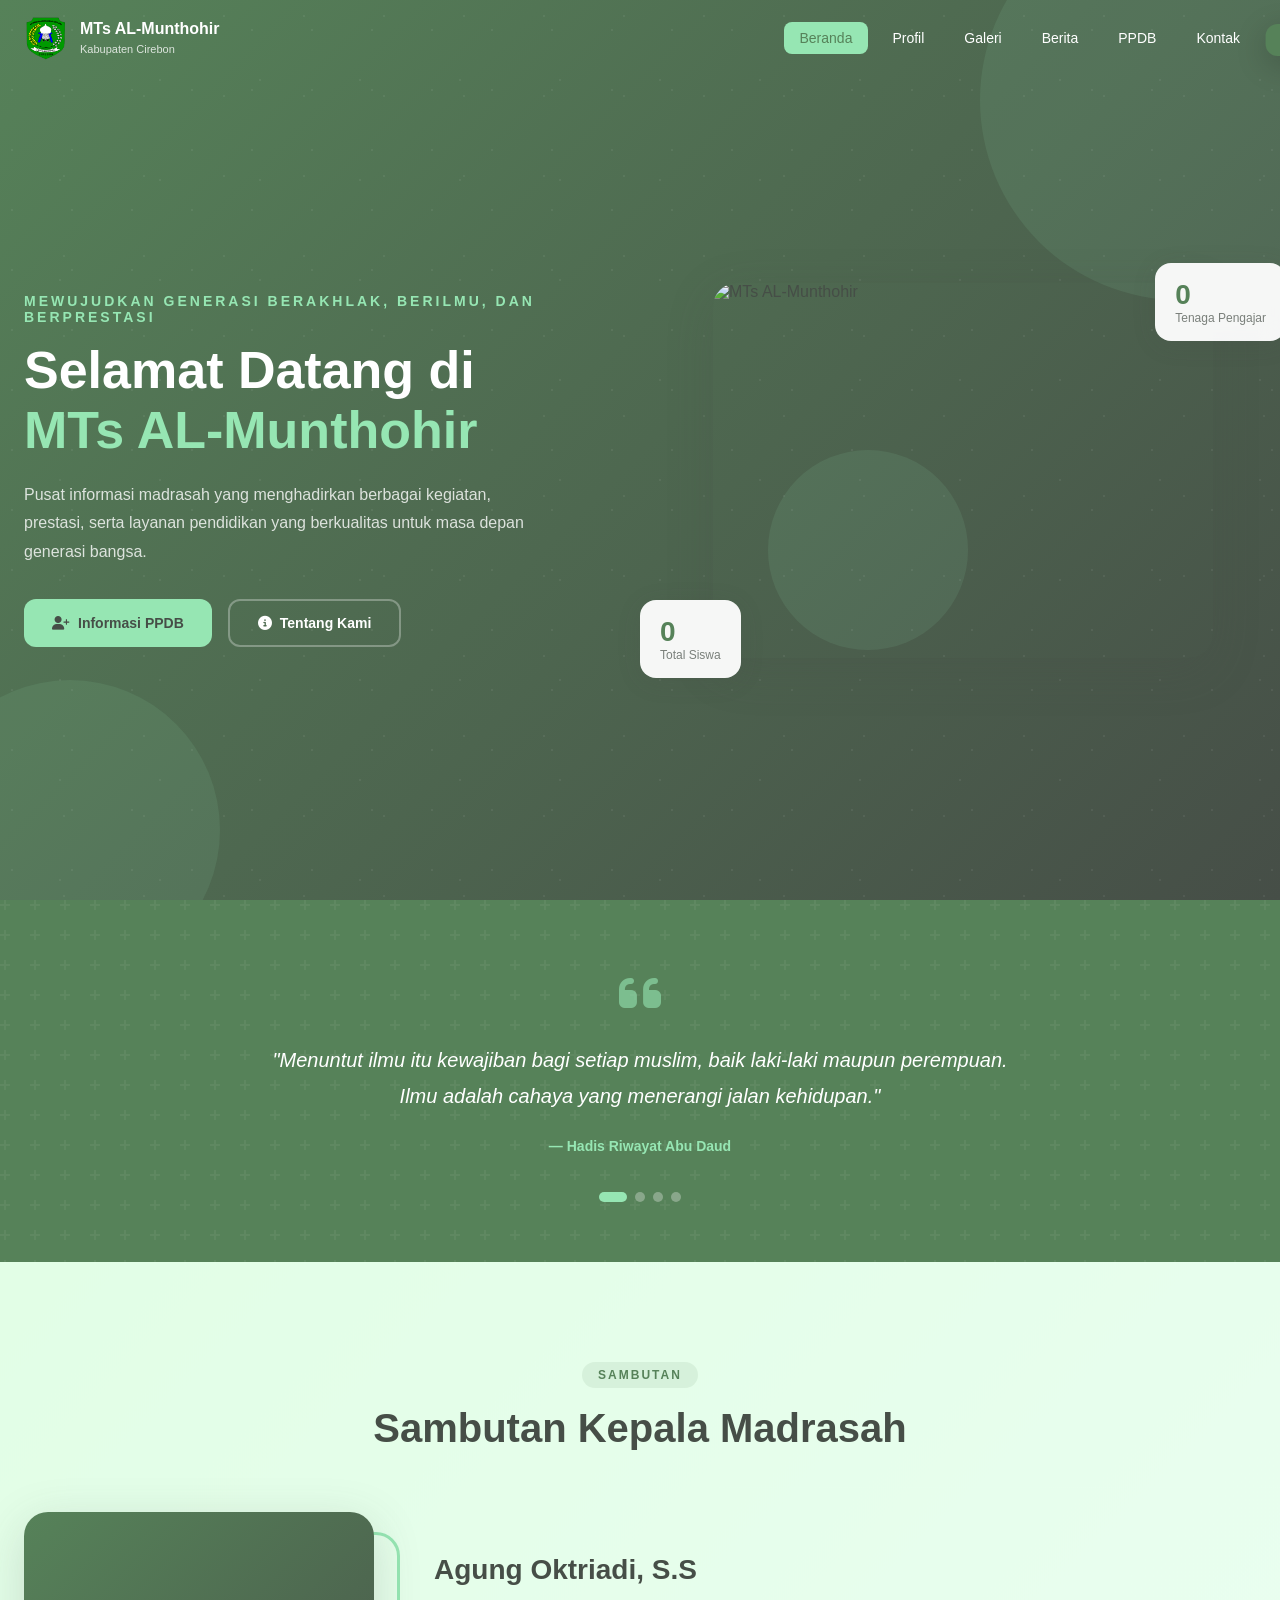
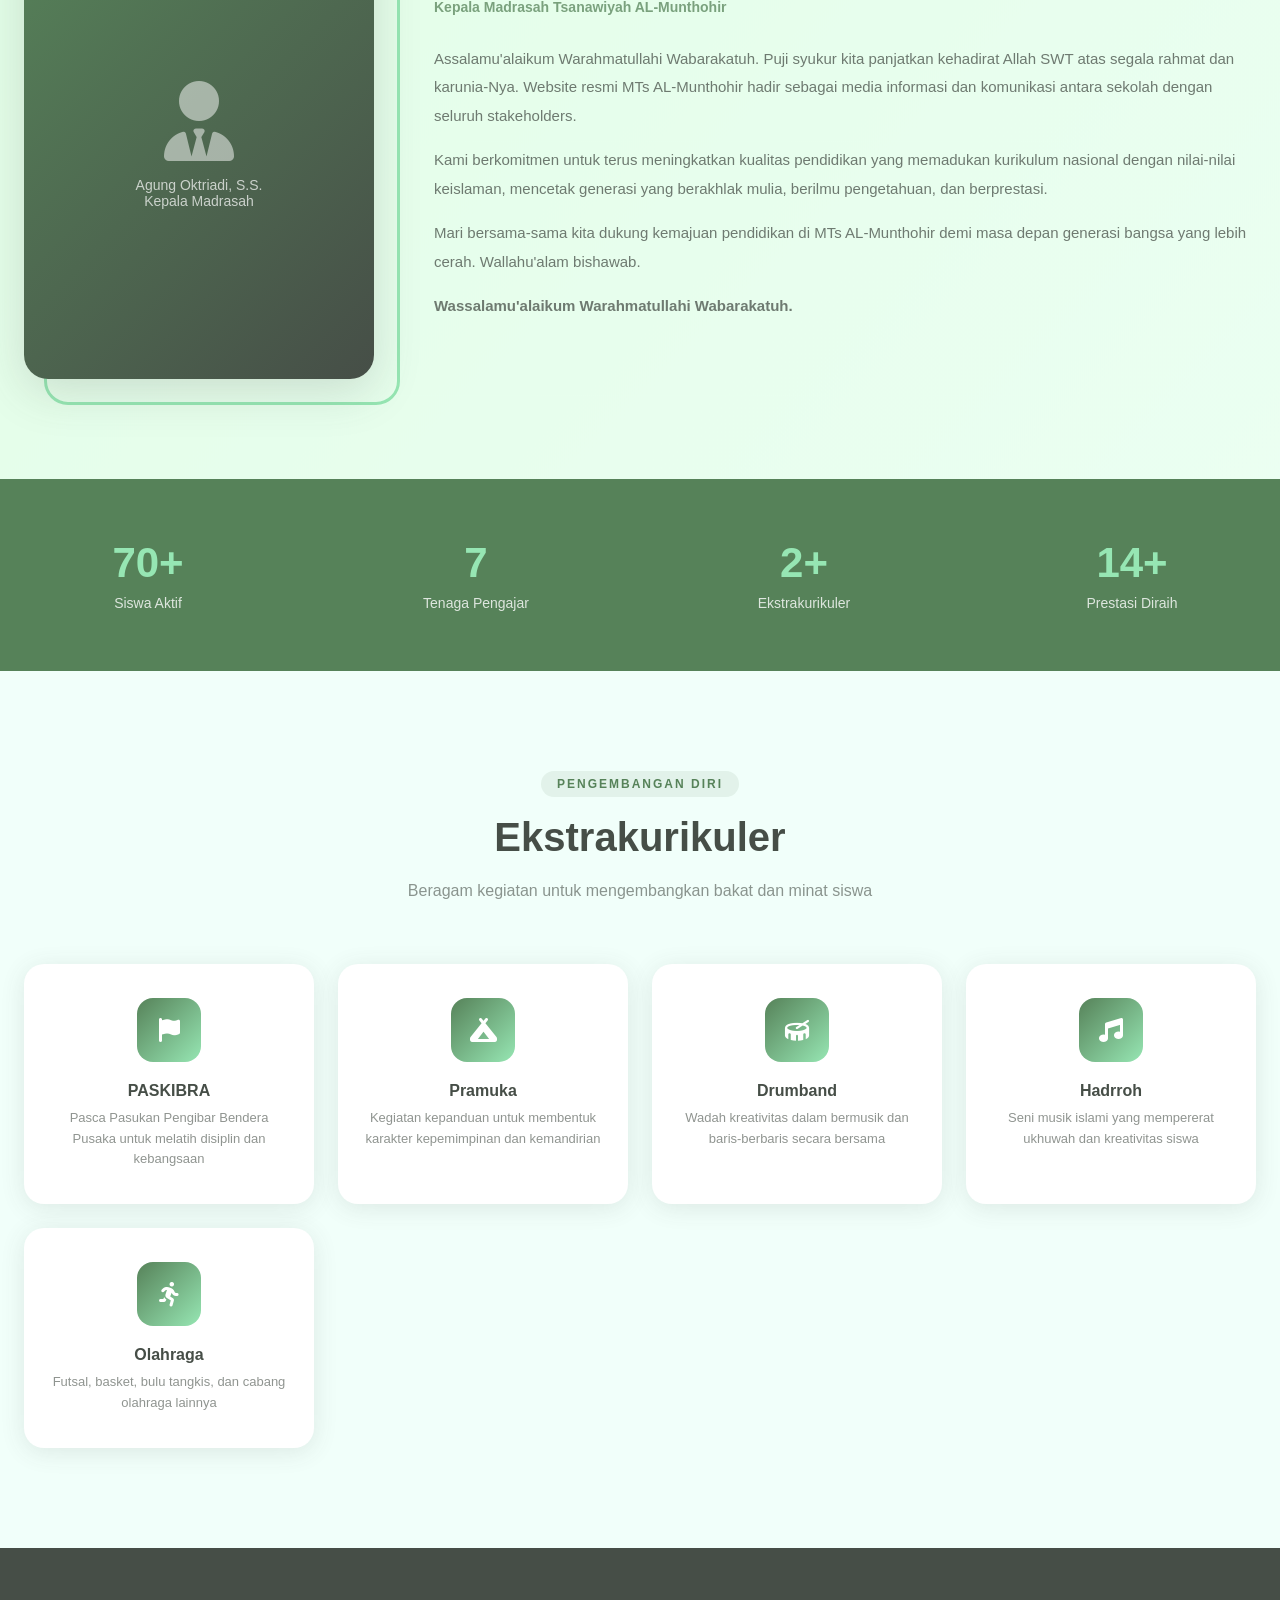
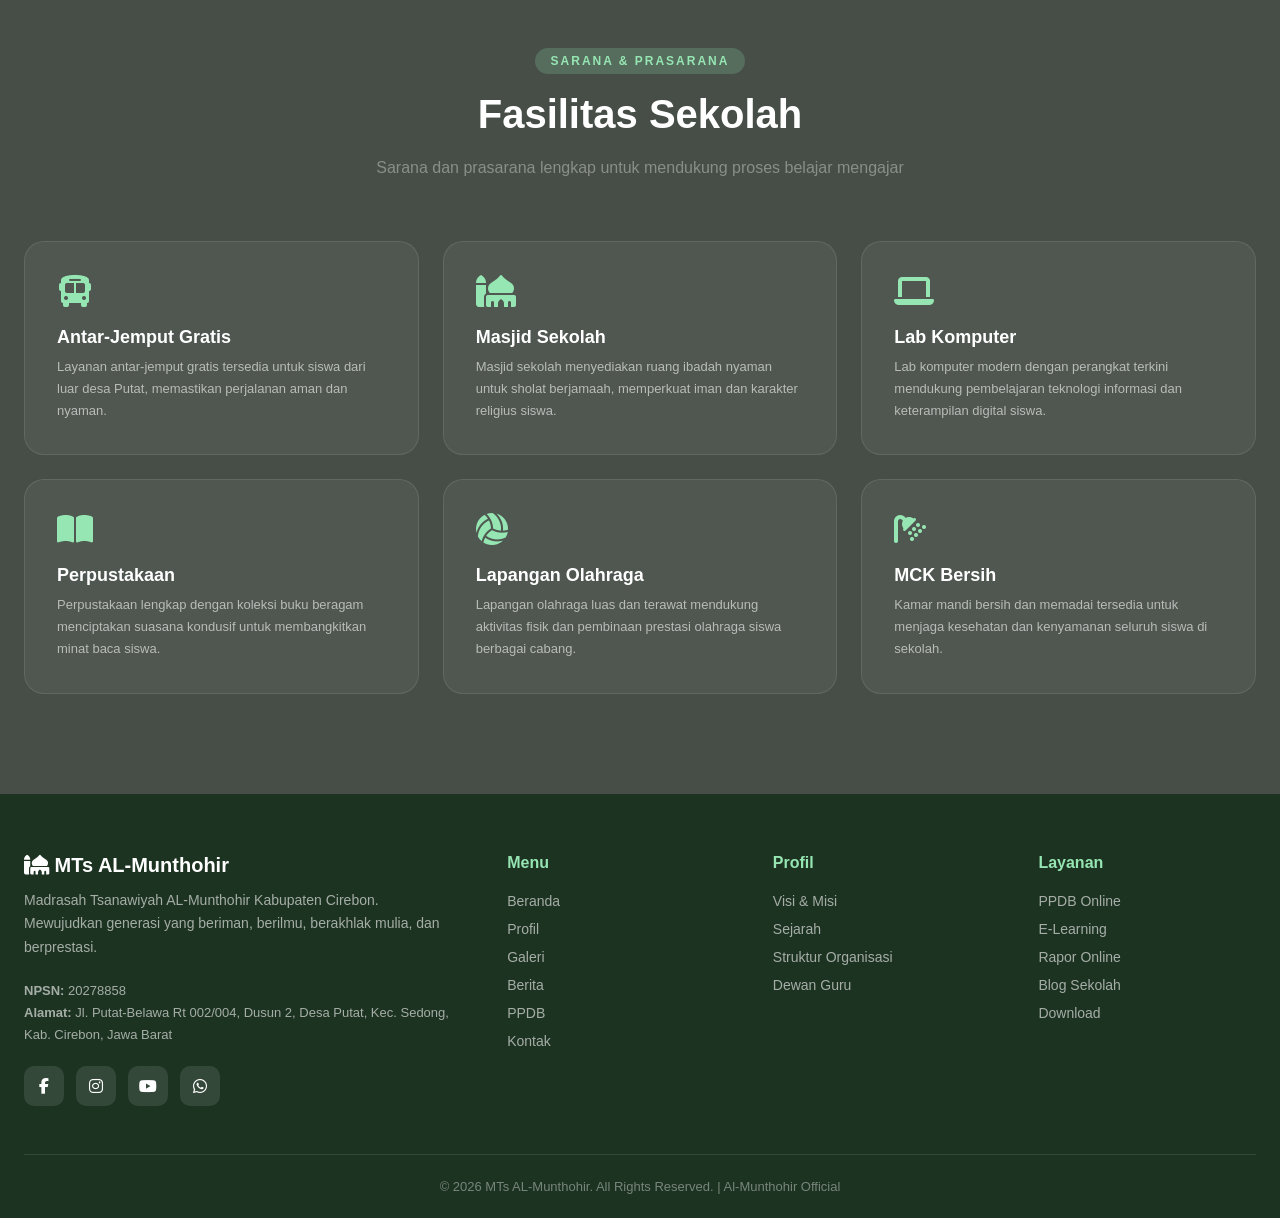
==== commit 173ac858: "v1" ====
--- a/index.html
+++ b/index.html
@@ -56,8 +56,8 @@
                 <h1>Selamat Datang di <br><span class="highlight">MTs AL-Munthohir</span></h1>
                 <p>Pusat informasi madrasah yang menghadirkan berbagai kegiatan, prestasi, serta layanan pendidikan yang berkualitas untuk masa depan generasi bangsa.</p>
                 <div class="hero-buttons">
-                    <a href="#ppdb" class="btn btn-primary"><i class="fas fa-user-plus"></i> Daftar PPDB</a>
-                    <a href="#profil" class="btn btn-outline"><i class="fas fa-info-circle"></i> Tentang Kami</a>
+                    <a href="ppdb.html" class="btn btn-primary"><i class="fas fa-user-plus"></i> Informasi PPDB</a>
+                    <a href="profil.html" class="btn btn-outline"><i class="fas fa-info-circle"></i> Tentang Kami</a>
                 </div>
             </div>
             <div class="hero-image">
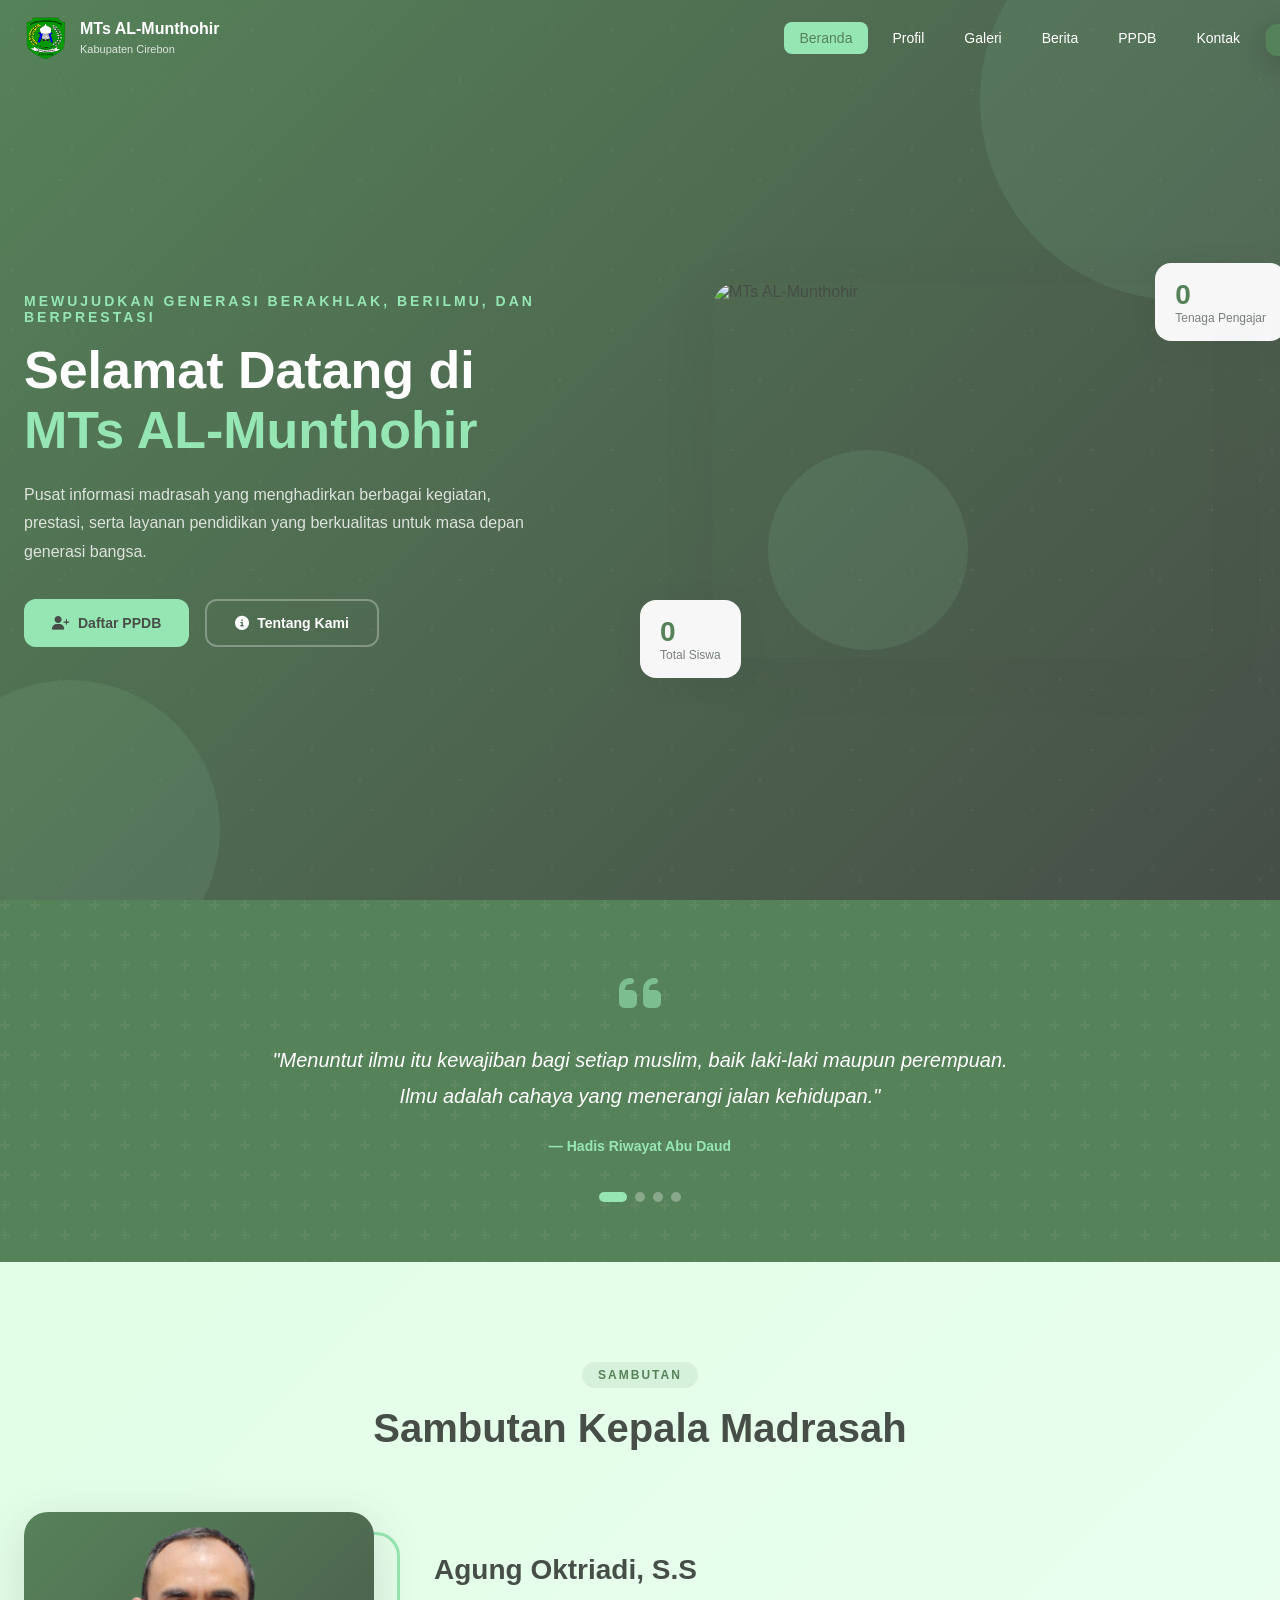
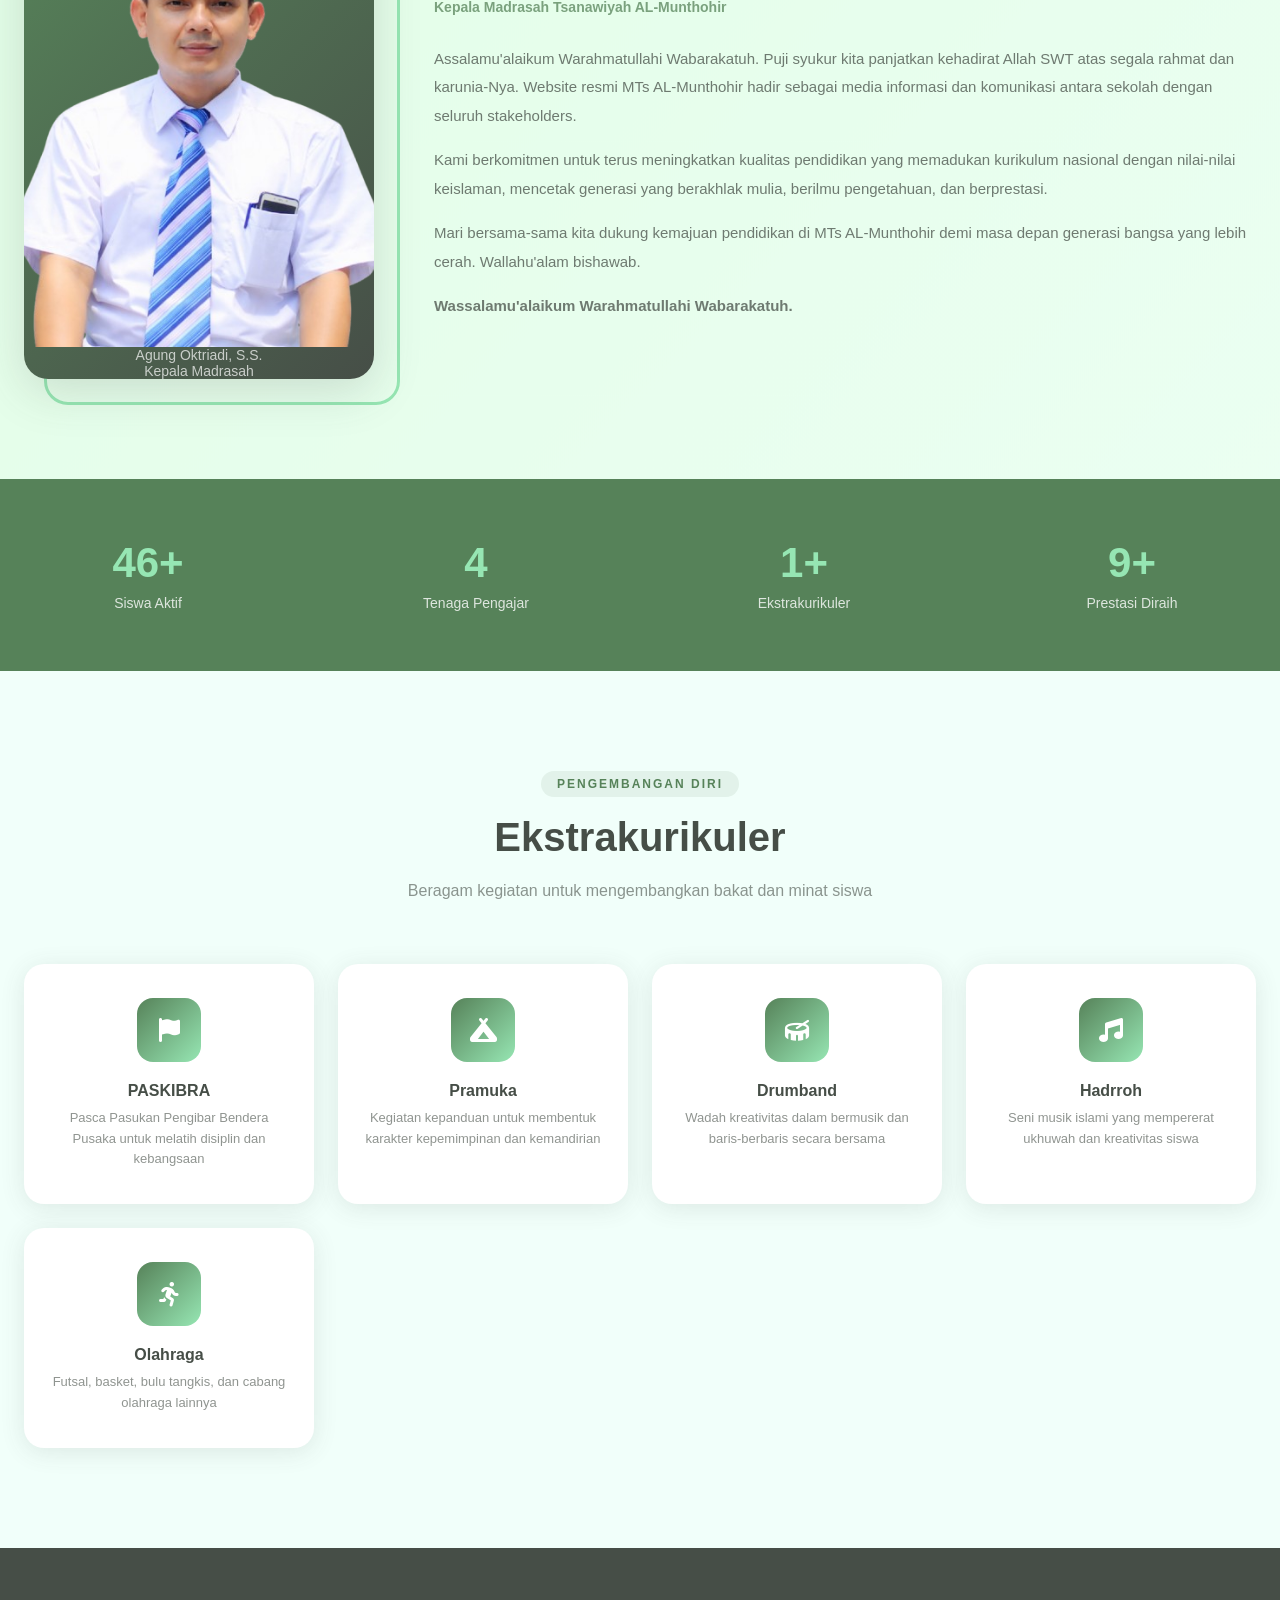
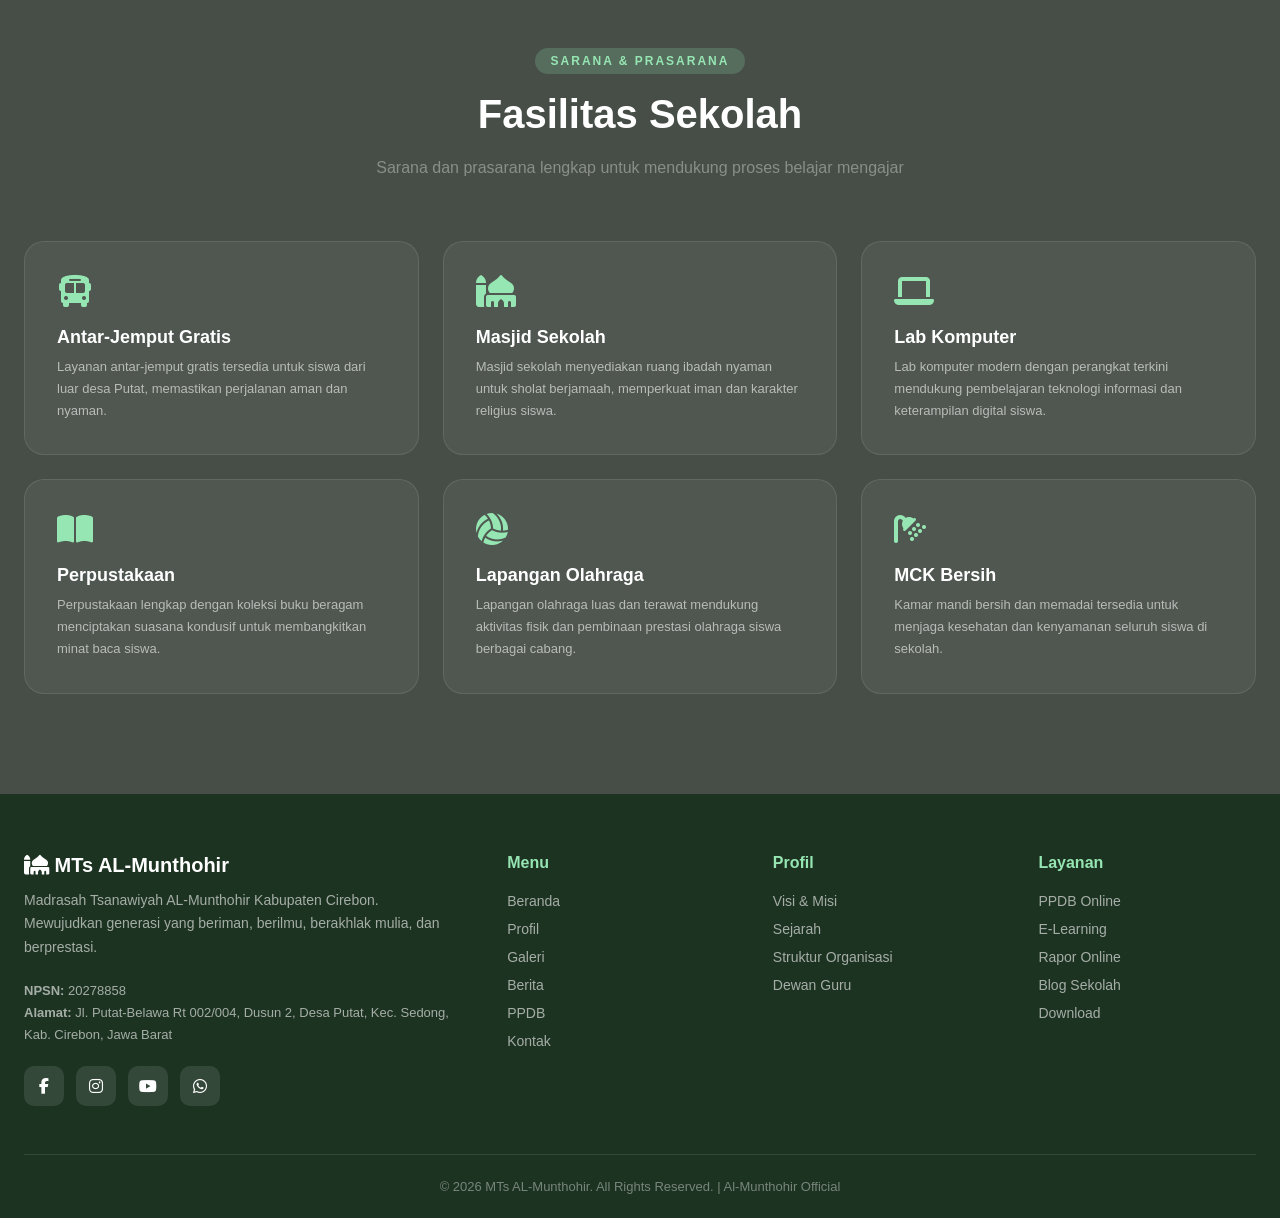
==== commit f5f94ead: "content" ====
--- a/index.html
+++ b/index.html
@@ -56,7 +56,7 @@
                 <h1>Selamat Datang di <br><span class="highlight">MTs AL-Munthohir</span></h1>
                 <p>Pusat informasi madrasah yang menghadirkan berbagai kegiatan, prestasi, serta layanan pendidikan yang berkualitas untuk masa depan generasi bangsa.</p>
                 <div class="hero-buttons">
-                    <a href="ppdb.html" class="btn btn-primary"><i class="fas fa-user-plus"></i> Informasi PPDB</a>
+                    <a href="https://bit.ly/ppdbalmunthohir2026-2027" class="btn btn-primary" target="_blank"><i class="fas fa-user-plus"></i>Daftar PPDB</a>
                     <a href="profil.html" class="btn btn-outline"><i class="fas fa-info-circle"></i> Tentang Kami</a>
                 </div>
             </div>
@@ -117,7 +117,7 @@
                 <div class="sambutan-photo animate-on-scroll animate-left">
                     <div class="sambutan-photo-img">
                         <div style="width:100%;height:100%;background:linear-gradient(135deg,var(--primary),var(--dark));display:flex;align-items:center;justify-content:center;flex-direction:column;color:white;">
-                            <i class="fas fa-user-tie" style="font-size:80px;margin-bottom:16px;opacity:0.5;"></i>
+                            <img src="assets/images/Kepala_Madrasah.png" alt="" srcset="">
                             <p style="font-size:14px;opacity:0.7;text-align:center;padding:0 20px;">Agung Oktriadi, S.S.<br>Kepala Madrasah</p>
                         </div>
                     </div>
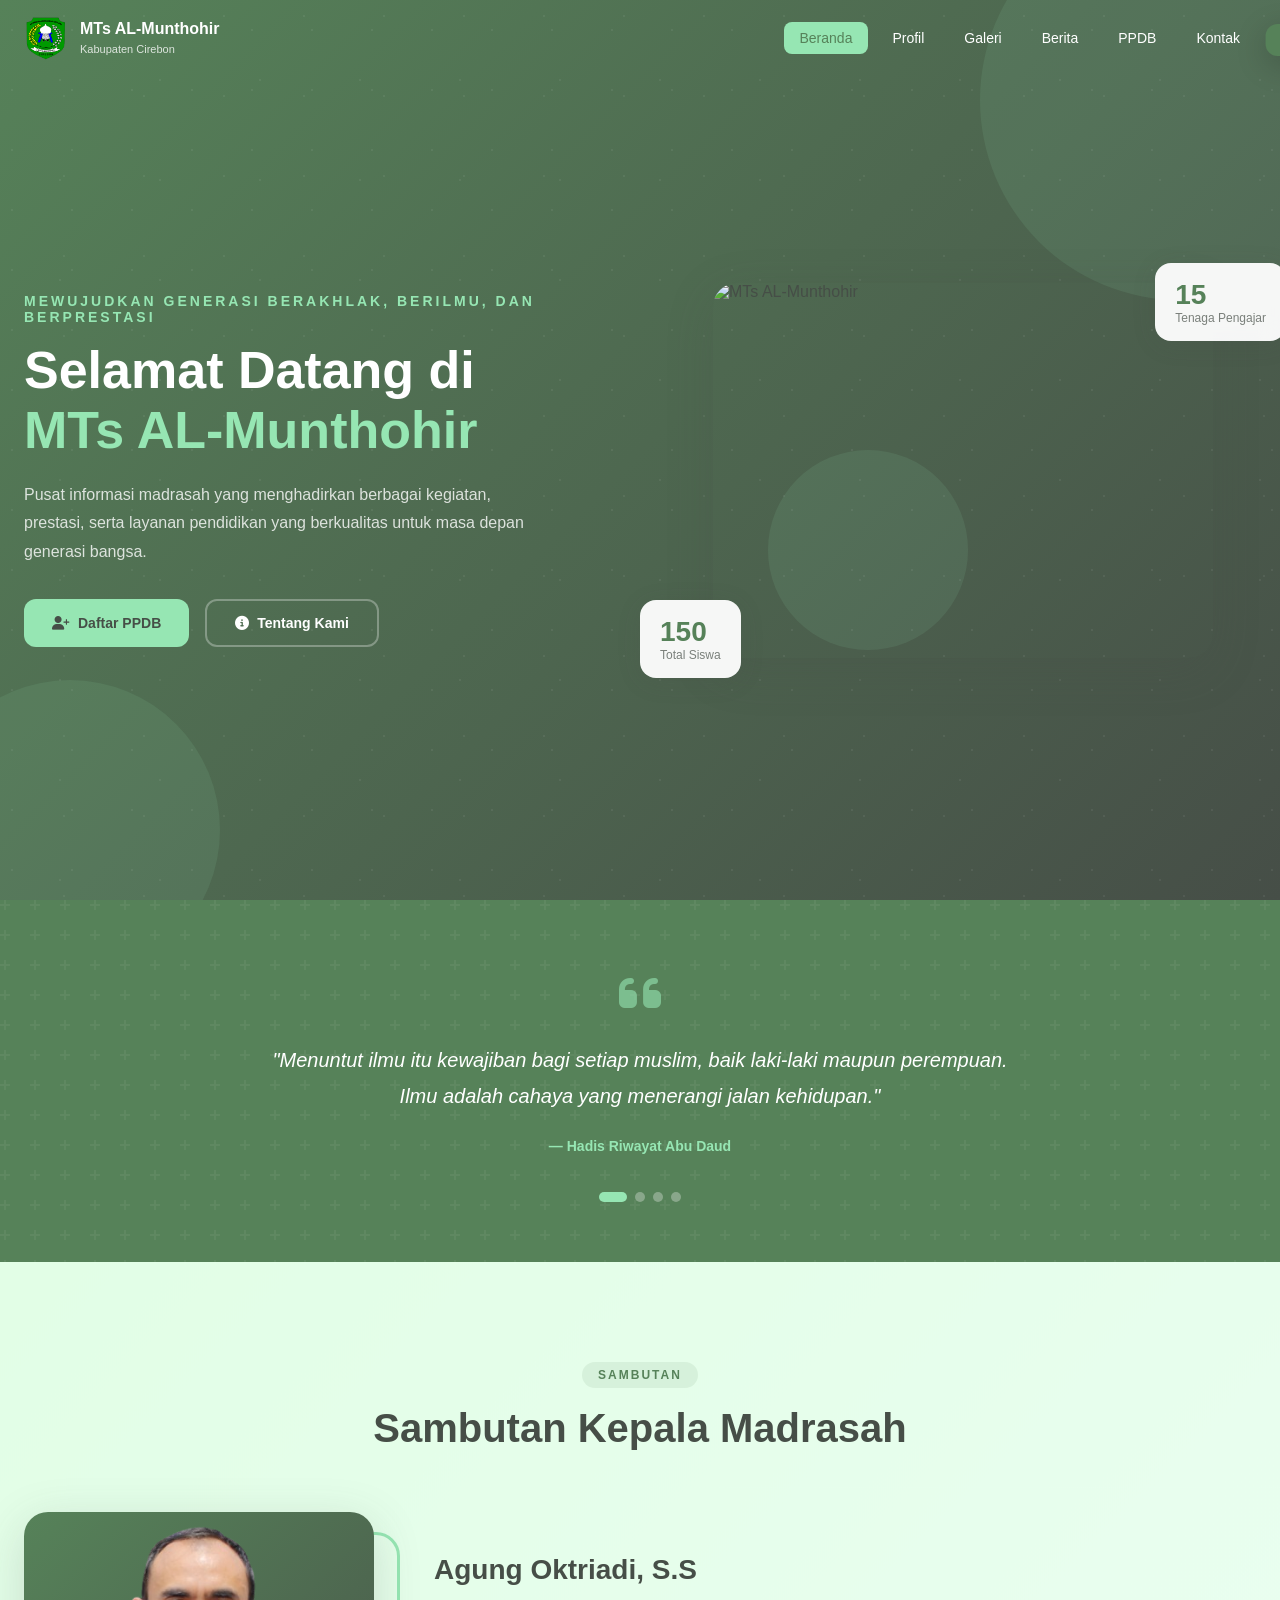
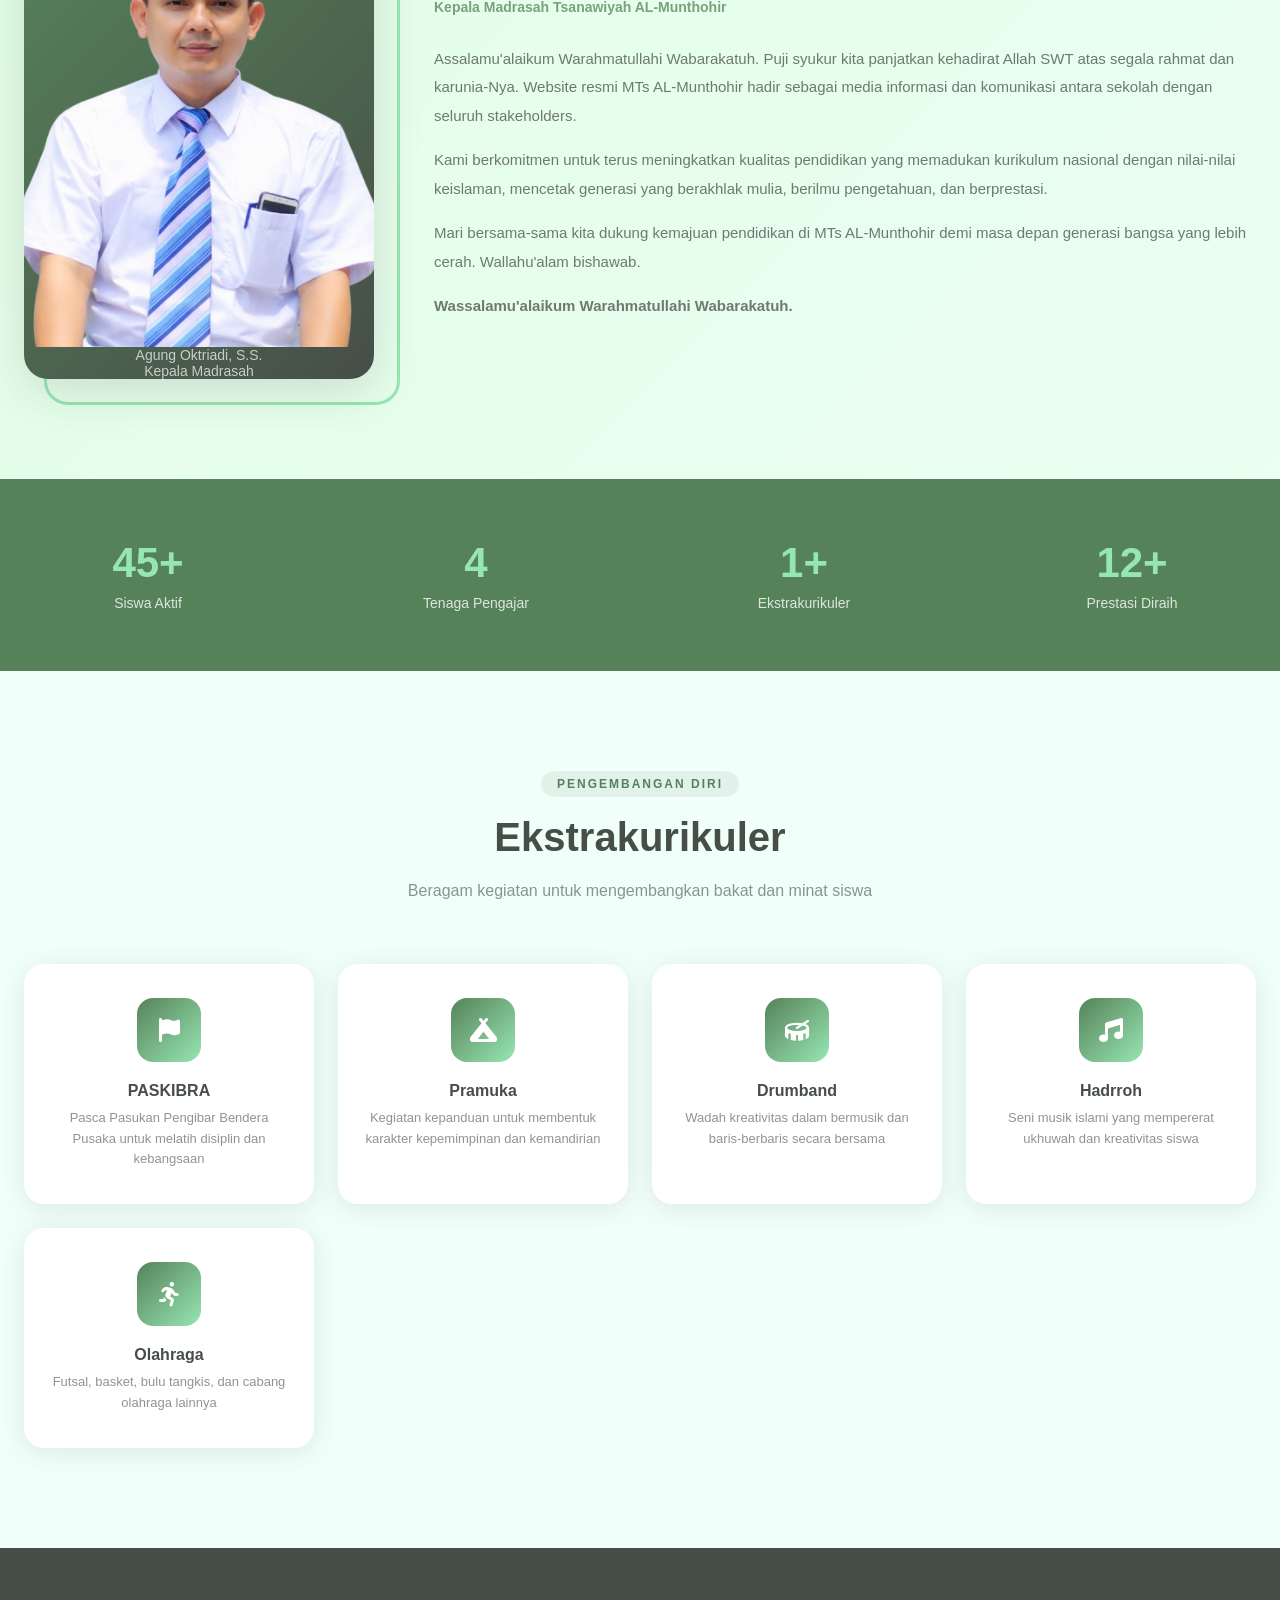
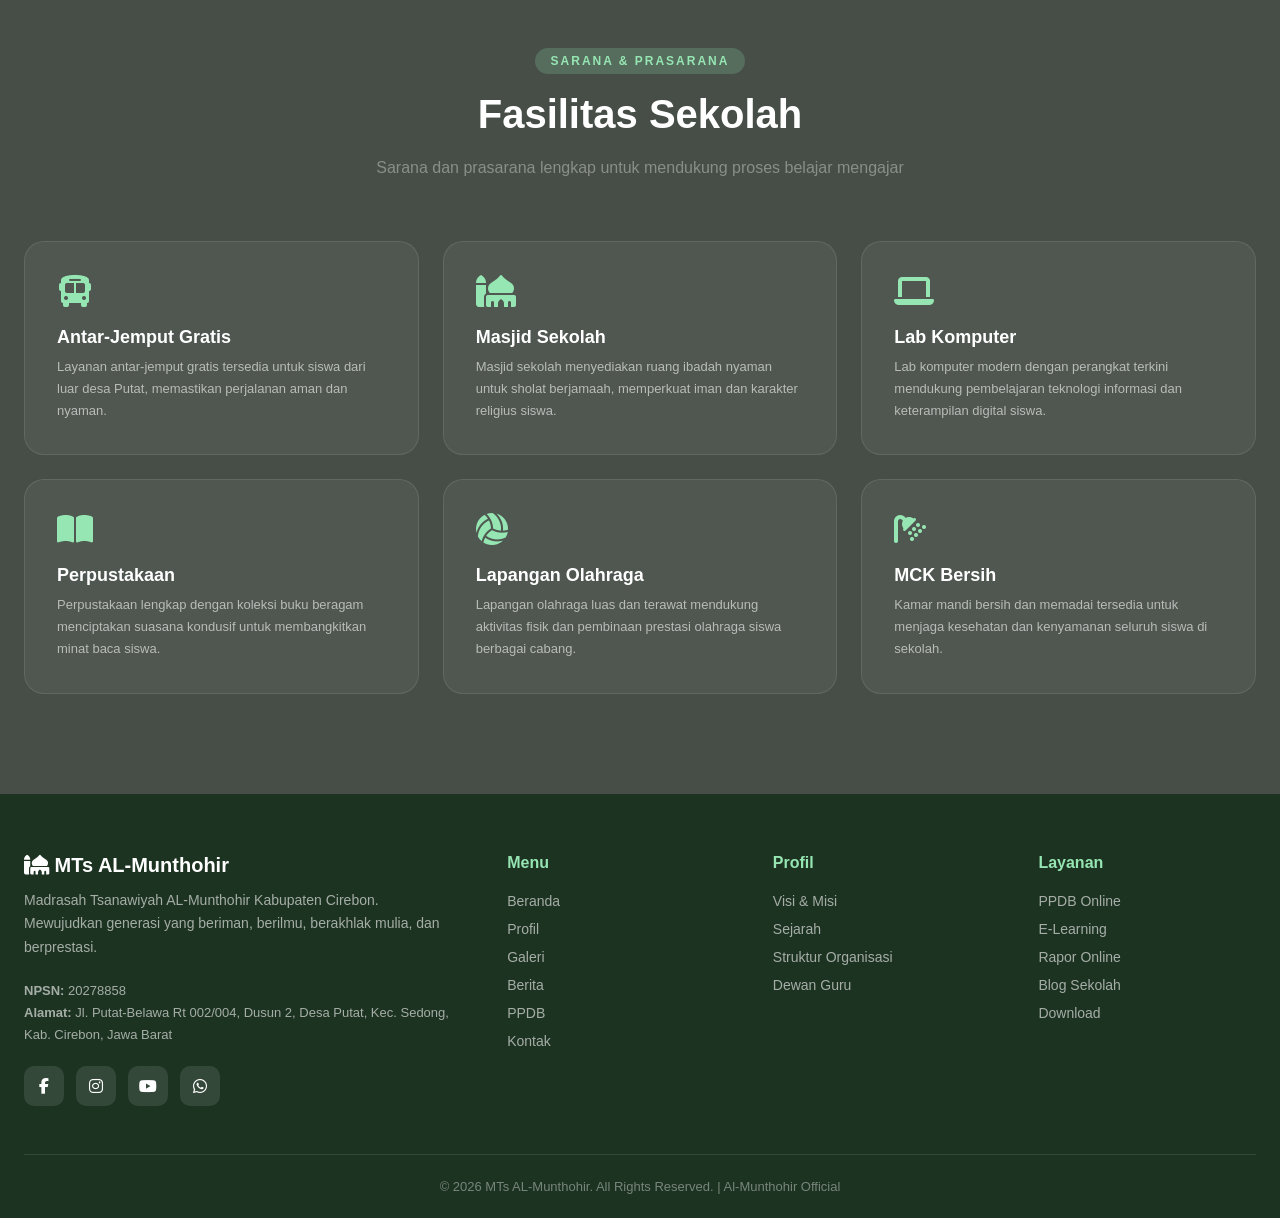
==== commit 3082901b: "count" ====
--- a/index.html
+++ b/index.html
@@ -65,11 +65,11 @@
                     <img src="https://image.qwenlm.ai/public_source/4b09e9a6-0153-4d1e-bede-f1a29a056e3f/18b4ffe0e-c4aa-4ba7-9adb-c703197474b5.png" alt="MTs AL-Munthohir">
                 </div>
                 <div class="hero-float-card card-1">
-                    <div class="float-card-number" data-count="150">0</div>
+                    <div class="float-card-number" data-count="150">150</div>
                     <div class="float-card-label">Total Siswa</div>
                 </div>
                 <div class="hero-float-card card-2">
-                    <div class="float-card-number" data-count="15">0</div>
+                    <div class="float-card-number" data-count="15">15</div>
                     <div class="float-card-label">Tenaga Pengajar</div>
                 </div>
             </div>
@@ -151,7 +151,7 @@
                     <p>Ekstrakurikuler</p>
                 </div>
                 <div class="counter-item animate-on-scroll stagger-4">
-                    <h3><span class="counter" data-target="30">0</span>+</h3>
+                    <h3><span class="counter" data-target="40">0</span>+</h3>
                     <p>Prestasi Diraih</p>
                 </div>
             </div>
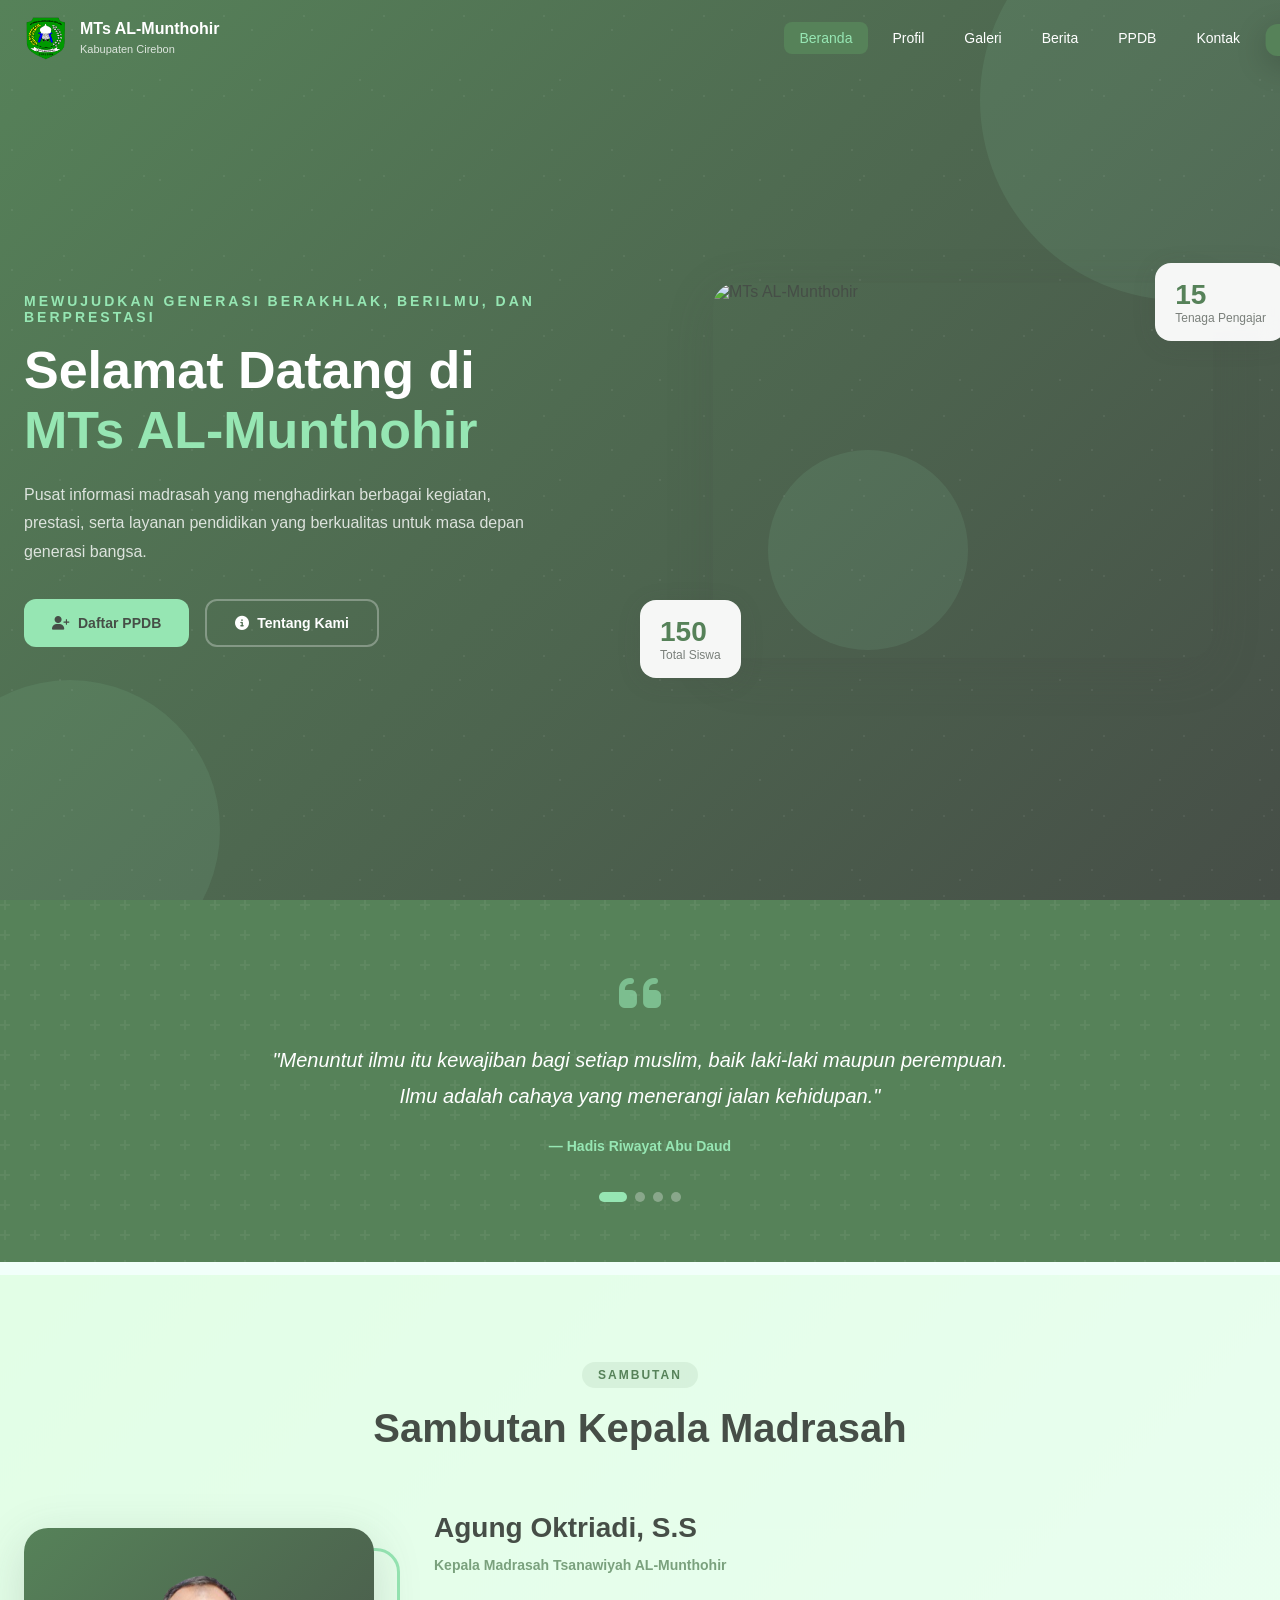
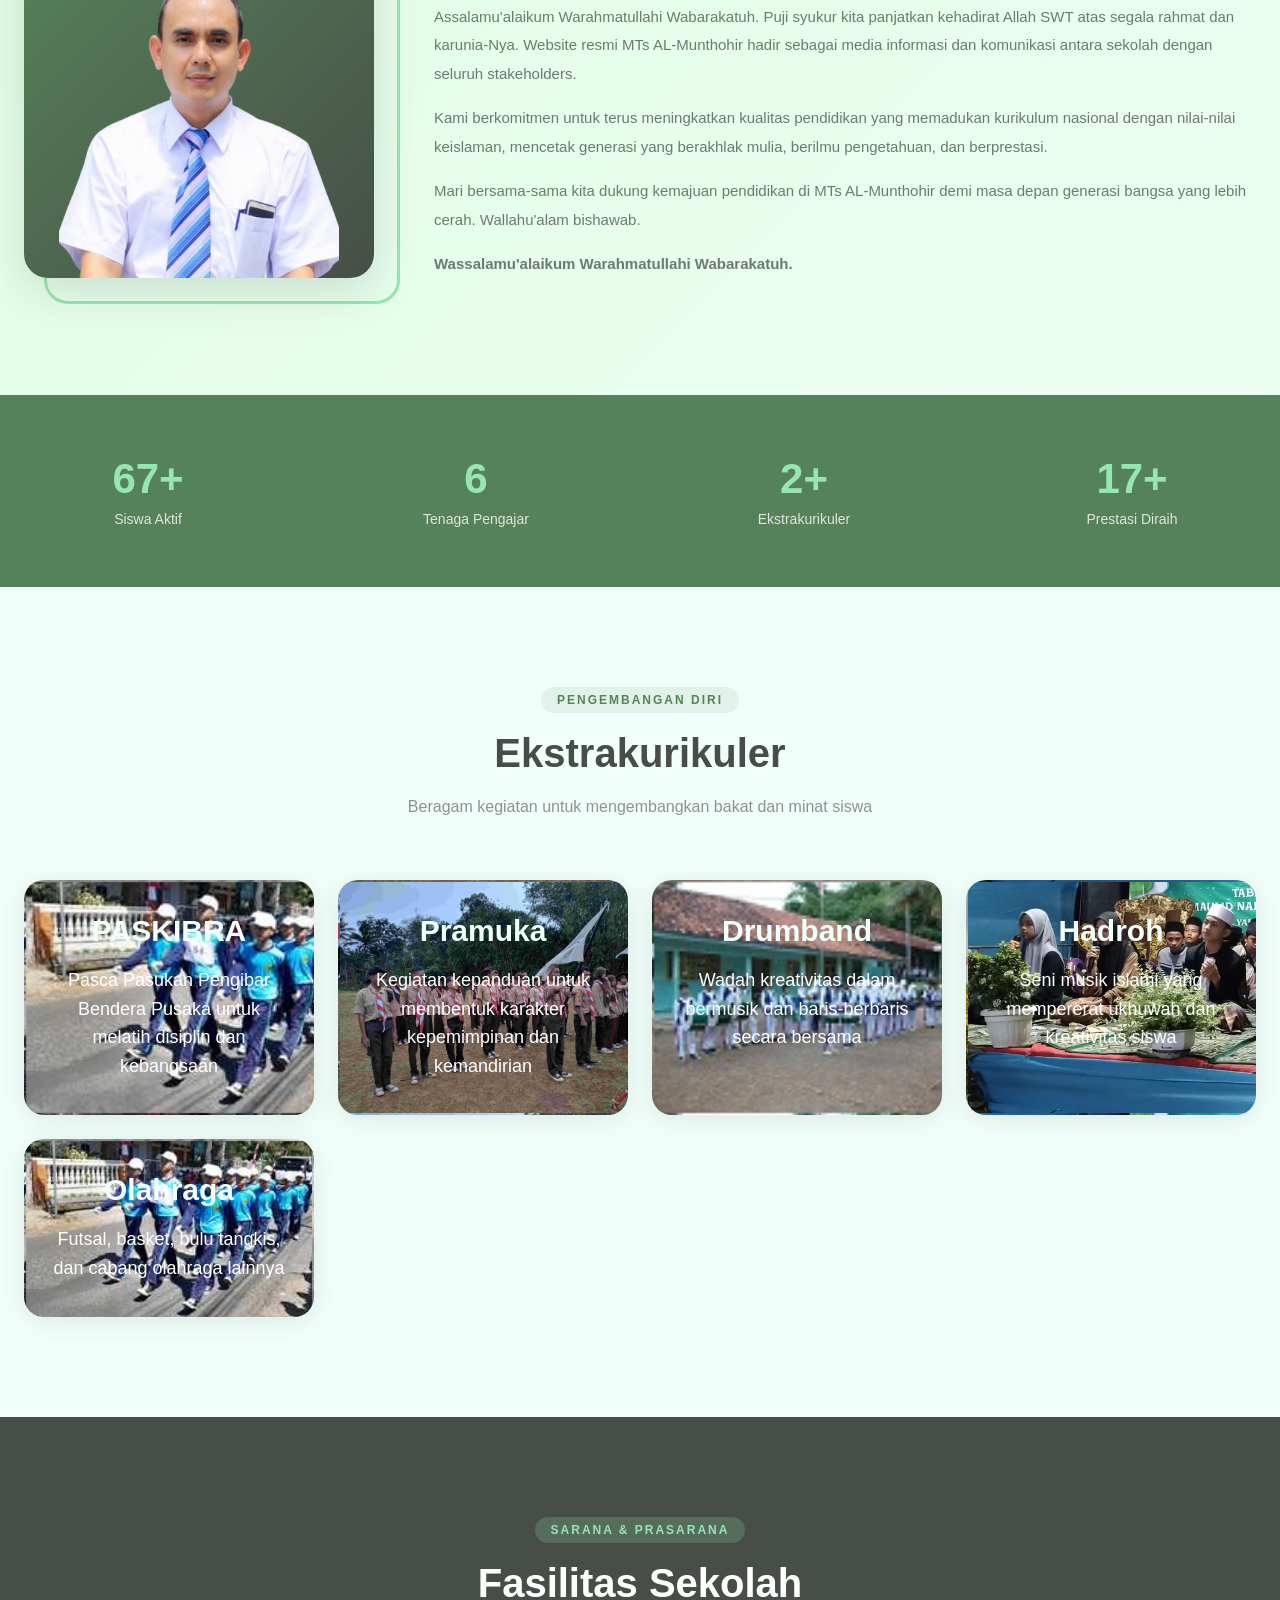
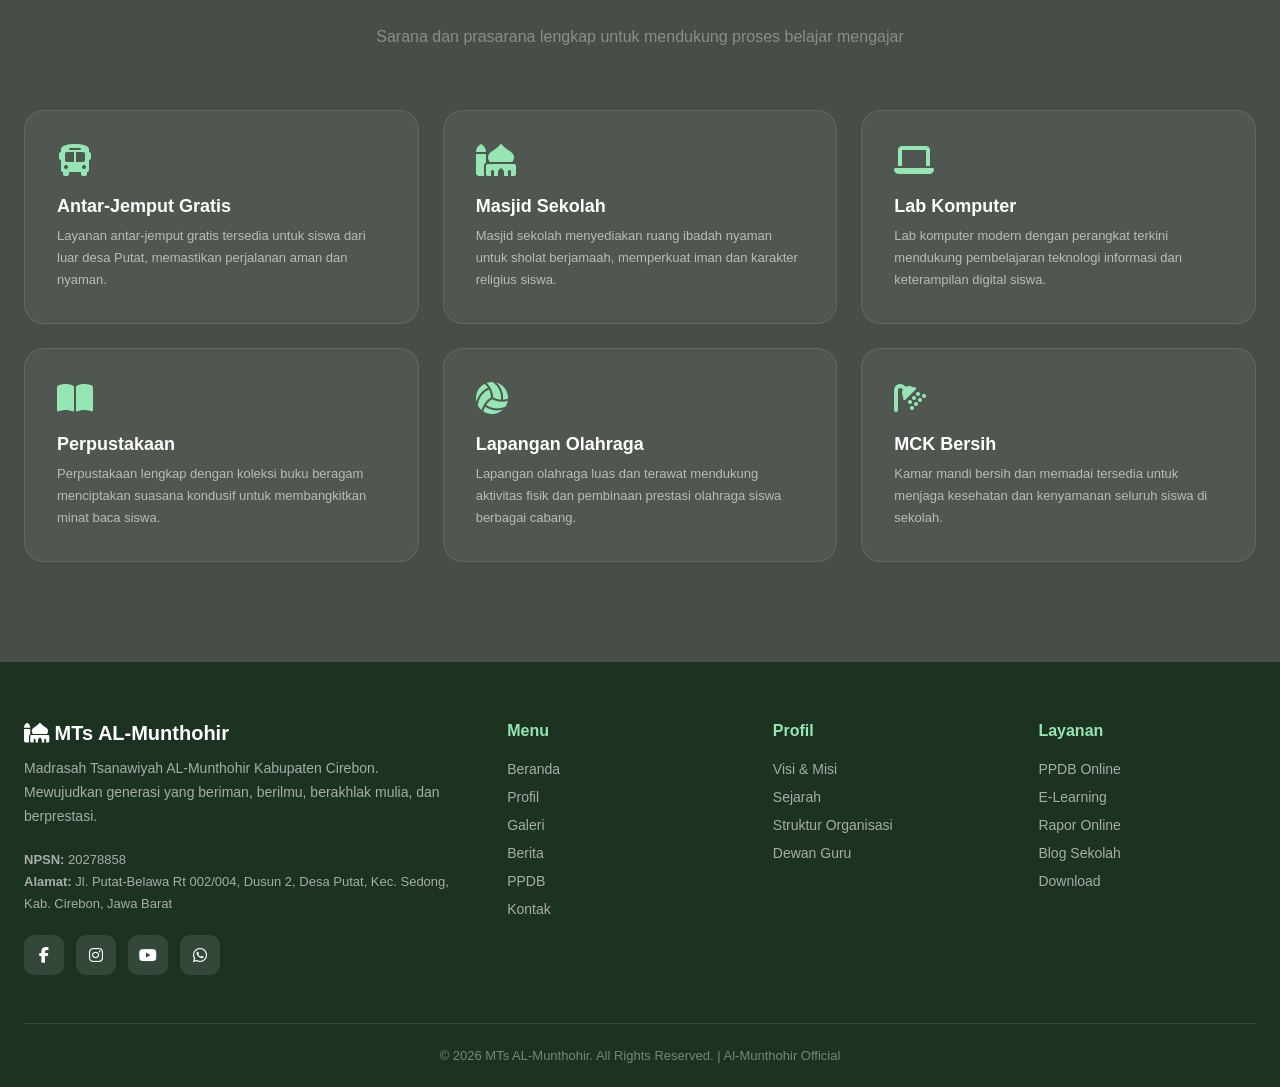
==== commit de9e5dea: "updateGallery" ====
--- a/index.html
+++ b/index.html
@@ -116,9 +116,8 @@
             <div class="sambutan-grid">
                 <div class="sambutan-photo animate-on-scroll animate-left">
                     <div class="sambutan-photo-img">
-                        <div style="width:100%;height:100%;background:linear-gradient(135deg,var(--primary),var(--dark));display:flex;align-items:center;justify-content:center;flex-direction:column;color:white;">
+                        <div style="padding: 10% 10% 0 10% ; width:100%; height:100%; background:linear-gradient(135deg,var(--primary),var(--dark));display:flex;align-items:center;justify-content:center;flex-direction:column;color:white;">
                             <img src="assets/images/Kepala_Madrasah.png" alt="" srcset="">
-                            <p style="font-size:14px;opacity:0.7;text-align:center;padding:0 20px;">Agung Oktriadi, S.S.<br>Kepala Madrasah</p>
                         </div>
                     </div>
                 </div>
@@ -167,28 +166,28 @@
                 <p class="section-desc">Beragam kegiatan untuk mengembangkan bakat dan minat siswa</p>
             </div>
             <div class="ekskul-grid">
-                <div class="ekskul-card animate-on-scroll stagger-1">
-                    <div class="ekskul-icon"><i class="fas fa-flag"></i></div>
+                <div class="ekskul-card animate-on-scroll stagger-1" style="background-image: url(/assets/images/gallery/gerakJalan/gerakJalan\ \(21\).jpg); background-color: aliceblue; background-size: cover;">
+                    <!-- <div class="ekskul-icon"><i class="fas fa-flag"></i></div> -->
                     <h4>PASKIBRA</h4>
                     <p>Pasca Pasukan Pengibar Bendera Pusaka untuk melatih disiplin dan kebangsaan</p>
                 </div>
-                <div class="ekskul-card animate-on-scroll stagger-2">
-                    <div class="ekskul-icon"><i class="fas fa-campground"></i></div>
+                <div class="ekskul-card animate-on-scroll stagger-2" style="background-image: url(/assets/images/gallery/pramuka/pramuka\ \(10\).jpg); background-color: aliceblue; background-size: cover;">
+                    <!-- <div class="ekskul-icon"><i class="fas fa-campground"></i></div> -->
                     <h4>Pramuka</h4>
                     <p>Kegiatan kepanduan untuk membentuk karakter kepemimpinan dan kemandirian</p>
                 </div>
-                <div class="ekskul-card animate-on-scroll stagger-3">
-                    <div class="ekskul-icon"><i class="fas fa-drum"></i></div>
+                <div class="ekskul-card animate-on-scroll stagger-3" style="background-image: url(/assets/images/gallery/drumband/drumband\ \(1\).jpg); background-color: aliceblue; background-size: cover;">
+                    <!-- <div class="ekskul-icon"><i class="fas fa-drum"></i></div> -->
                     <h4>Drumband</h4>
                     <p>Wadah kreativitas dalam bermusik dan baris-berbaris secara bersama</p>
                 </div>
-                <div class="ekskul-card animate-on-scroll stagger-4">
-                    <div class="ekskul-icon"><i class="fas fa-music"></i></div>
-                    <h4>Hadrroh</h4>
+                <div class="ekskul-card animate-on-scroll stagger-4 hadroh" style="background-image: url(/assets/images/gallery/hadroh.png); background-color: aliceblue; background-size: cover;">
+                    <!-- <div class="ekskul-icon"><i class="fas fa-music"></i></div> -->
+                    <h4>Hadroh</h4>
                     <p>Seni musik islami yang mempererat ukhuwah dan kreativitas siswa</p>
                 </div>
-                <div class="ekskul-card animate-on-scroll stagger-5">
-                    <div class="ekskul-icon"><i class="fas fa-running"></i></div>
+                <div class="ekskul-card animate-on-scroll stagger-5 olahraga" style="background-image: url(/assets/images/gallery/gerakJalan/gerakJalan\ \(21\).jpg); background-color: aliceblue; background-size: cover;">
+                    <!-- <div class="ekskul-icon"><i class="fas fa-running"></i></div> -->
                     <h4>Olahraga</h4>
                     <p>Futsal, basket, bulu tangkis, dan cabang olahraga lainnya</p>
                 </div>
--- a/assets/css/style.css
+++ b/assets/css/style.css
@@ -124,7 +124,7 @@
             position: relative;
         }
 
-        .navbar.scrolled .nav-links a { color: var(--dark); }
+        .navbar.scrolled .nav-links a { color: var(--accent); }
 
         .nav-links.open {
             flex-direction: column;
@@ -139,8 +139,8 @@
 
         .nav-links a:hover,
         .nav-links a.active {
-            background: var(--accent);
-            color: var(--primary);
+            background: var(--primary);
+            color: var(--accent);
         }
 
         .nav-links .btn-login {
@@ -519,7 +519,7 @@
 
         .sambutan-photo-img {
             width: 100%;
-            aspect-ratio: 3/4;
+            aspect-ratio: 1/1;
             border-radius: 24px;
             overflow: hidden;
             box-shadow: var(--shadow-lg);
@@ -530,7 +530,7 @@
         .sambutan-photo-img img {
             width: 100%;
             height: 100%;
-            object-fit: cover;
+            object-fit:calc();
         }
 
         .sambutan-photo::after {
@@ -663,7 +663,7 @@
         }
 
         .ekskul-card {
-            background: var(--white);
+            /* background: var(--white); */
             border-radius: 20px;
             padding: 32px 24px;
             text-align: center;
@@ -677,30 +677,21 @@
             transform: translateY(-6px);
         }
 
-        .ekskul-icon {
-            width: 64px;
-            height: 64px;
-            border-radius: 16px;
-            background: linear-gradient(135deg, var(--primary), var(--accent));
-            display: flex;
-            align-items: center;
-            justify-content: center;
-            margin: 0 auto 20px;
-            font-size: 24px;
-            color: white;
+        .ekskul-card:hover h4, .ekskul-card:hover p {
+            opacity: 1 !important;
+            z-index: 999;
         }
 
         .ekskul-card h4 {
-            font-size: 16px;
-            font-weight: 700;
-            color: var(--dark);
-            margin-bottom: 8px;
+            font-size: 30px;
+            font-weight: 700;
+            color: var(--main-bg);
+            margin-bottom: 18px;
         }
 
         .ekskul-card p {
-            font-size: 13px;
-            color: var(--dark);
-            opacity: 0.6;
+            font-size: 18px;
+            color: var(--white);
             line-height: 1.6;
         }
 
@@ -926,6 +917,41 @@
             line-height: 1.7;
         }
 
+                /* ===== STRUKTUR ORGANISASI (FIXED RAPIH) ===== */
+        .org-wrapper { overflow-x: auto; padding: 30px 0 40px; -webkit-overflow-scrolling: touch; scrollbar-width: thin; scrollbar-color: var(--primary) var(--main-bg); }
+        .org-wrapper::-webkit-scrollbar { height: 6px; }
+        .org-wrapper::-webkit-scrollbar-thumb { background: var(--primary); border-radius: 3px; }
+        
+        .org-chart { display: flex; flex-direction: column; align-items: center; min-width: fit-content; padding: 20px; }
+        .org-row { display: flex; justify-content: center; gap: 40px; position: relative; margin-bottom: 20px; width: 100%; }
+        .kepala-row { justify-content:left !important; align-items: flex-start;}
+        .org-col { display: flex; flex-direction: column; align-items: center; flex: 1; max-width: 220px; position: relative; }
+        
+        .org-box { background: var(--white); border: 2px solid var(--primary); border-radius: 8px; padding: 12px 16px; text-align: center; width: 100%; box-shadow: var(--shadow); transition: all 0.3s; position: relative; z-index: 2; }
+        .org-box:hover { box-shadow: var(--shadow-lg); transform: translateY(-2px); border-color: var(--accent); }
+        .org-box.main-header { border-color: var(--dark); padding: 14px 20px; margin-bottom: -20px; min-width: 180px; }
+        .org-box.dashed { border-style: dashed; width: 140px; }
+        .org-box.small { padding: 10px 12px; min-width: 140px; }
+        .org-box.table-inner { padding: 14px; min-width: 180px; }
+        
+        .org-title { font-size: 10px; font-weight: 800; color: var(--primary); text-transform: uppercase; letter-spacing: 0.5px; margin-bottom: 4px; padding-bottom: 6px; border-bottom: 1px solid var(--primary); }
+        .org-name { font-size: 13px; font-weight: 700; color: var(--dark); line-height: 1.3; }
+        .org-name.small { font-size: 11px; }
+        .org-name.center { font-size: 10px; color: var(--primary); font-weight: 600; }
+        
+        .sub-table { width: 100%; font-size: 10px; border-collapse: collapse; margin-top: 8px; }
+        .sub-table td { padding: 3px 6px; border: 1px solid rgba(86,130,89,0.3); text-align: left; }
+        .sub-table td:first-child { font-weight: 600; color: var(--primary); width: 45%; }
+        .sub-table tr:first-child td { background: var(--primary); color: white; text-align: center; font-weight: 700; border-color: var(--primary); }
+
+        /* EXPLICIT CONNECTORS FOR PERFECT ALIGNMENT */
+        .line-v { width: 2px; height: 70px; background: var(--primary); margin: 0 auto; }
+        /* .line-v-box { width: 2px; height: 150px; background: var(--primary); margin: 0; } */
+        .line-v-short { width: 2px; height: 30px; background: var(--primary); margin: 0 auto; }
+        .line-h-full { height: 2px; background: var(--primary); width: 92%; margin: 0 auto; }
+        .line-dotted { width: 50px; height: 0; border-top: 2px dashed var(--dark); margin: 35px auto; }
+        .spacer { height: 0; }
+
         /* Struktur Organisasi */
         .struktur-grid {
             display: grid;
@@ -973,6 +999,13 @@
             font-size: 12px;
             color: var(--primary);
             font-weight: 600;
+        }
+
+        /* ===== PROFIL SECTION =====  */
+        .guru-img {
+            width: 100%;
+            height: 80%;
+            border-radius: 50%;
         }
 
         /* ===== GALERI ===== */
